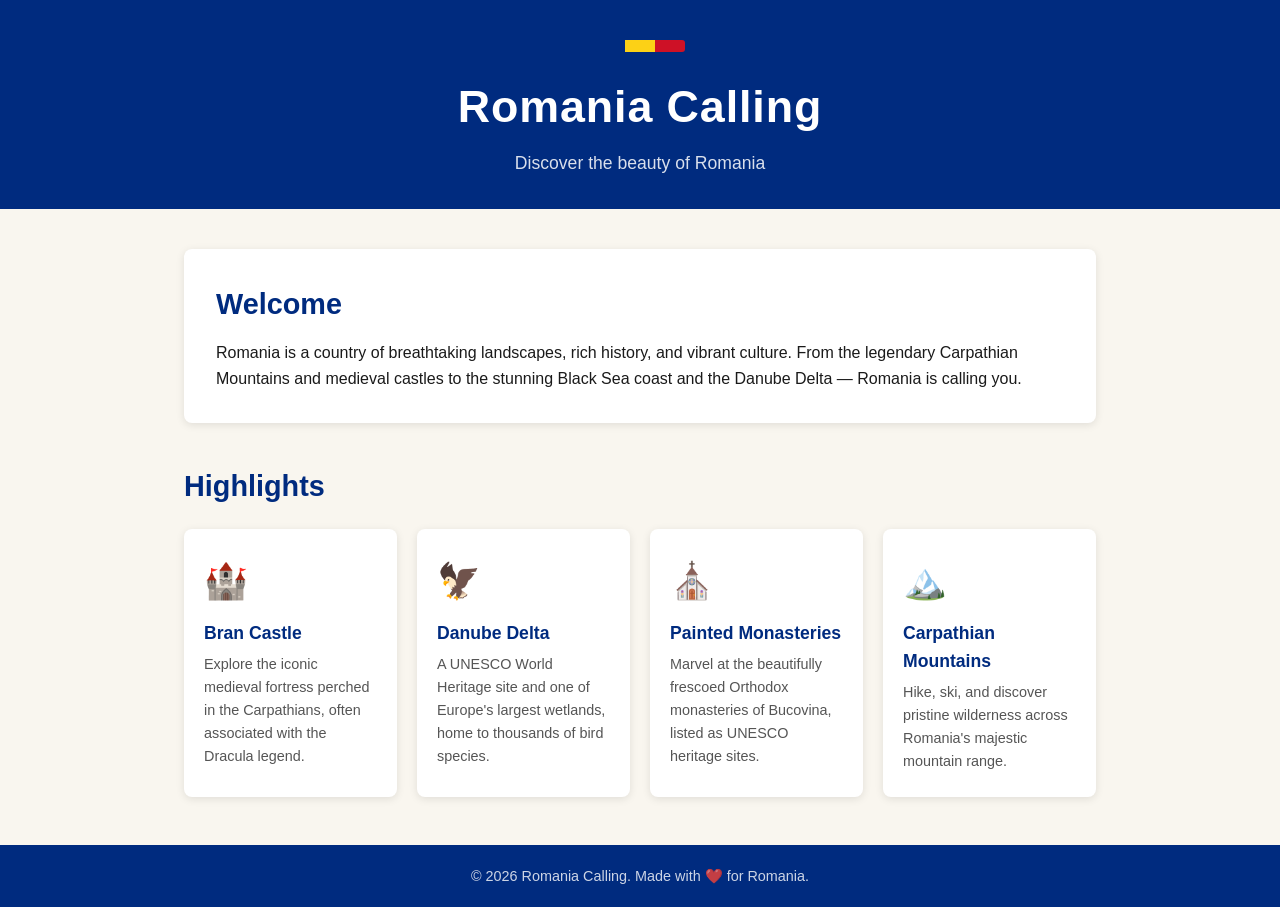
==== index.html @ 225915f4 "Add GitHub Pages site with custom domain and deployment workflow Agent-Logs-Url: https://github.com/" ====
<!DOCTYPE html>
<html lang="en">
<head>
  <meta charset="UTF-8" />
  <meta name="viewport" content="width=device-width, initial-scale=1.0" />
  <title>Romania Calling</title>
  <link rel="stylesheet" href="assets/style.css" />
</head>
<body>
  <header class="site-header">
    <div class="container">
      <div class="flag" aria-label="Romanian flag">
        <span class="flag-blue"></span>
        <span class="flag-yellow"></span>
        <span class="flag-red"></span>
      </div>
      <h1>Romania Calling</h1>
      <p class="tagline">Discover the beauty of Romania</p>
    </div>
  </header>

  <main class="container">
    <section class="hero">
      <h2>Welcome</h2>
      <p>
        Romania is a country of breathtaking landscapes, rich history, and vibrant culture.
        From the legendary Carpathian Mountains and medieval castles to the stunning Black Sea
        coast and the Danube Delta — Romania is calling you.
      </p>
    </section>

    <section class="highlights">
      <h2>Highlights</h2>
      <div class="card-grid">
        <article class="card">
          <div class="card-icon">🏰</div>
          <h3>Bran Castle</h3>
          <p>Explore the iconic medieval fortress perched in the Carpathians, often associated with the Dracula legend.</p>
        </article>
        <article class="card">
          <div class="card-icon">🦅</div>
          <h3>Danube Delta</h3>
          <p>A UNESCO World Heritage site and one of Europe's largest wetlands, home to thousands of bird species.</p>
        </article>
        <article class="card">
          <div class="card-icon">⛪</div>
          <h3>Painted Monasteries</h3>
          <p>Marvel at the beautifully frescoed Orthodox monasteries of Bucovina, listed as UNESCO heritage sites.</p>
        </article>
        <article class="card">
          <div class="card-icon">🏔️</div>
          <h3>Carpathian Mountains</h3>
          <p>Hike, ski, and discover pristine wilderness across Romania's majestic mountain range.</p>
        </article>
      </div>
    </section>
  </main>

  <footer class="site-footer">
    <div class="container">
      <p>&copy; 2026 Romania Calling. Made with ❤️ for Romania.</p>
    </div>
  </footer>

  <script src="assets/script.js"></script>
</body>
</html>
---- assets/style.css ----
/* ===========================
   Romania Calling – Stylesheet
   =========================== */

:root {
  --color-blue:   #002B7F;
  --color-yellow: #FCD116;
  --color-red:    #CE1126;
  --color-bg:     #f9f6ef;
  --color-text:   #1a1a1a;
  --color-muted:  #555;
  --font-main:    'Segoe UI', Tahoma, Geneva, Verdana, sans-serif;
  --radius:       8px;
  --shadow:       0 2px 8px rgba(0, 0, 0, 0.1);
}

*, *::before, *::after {
  box-sizing: border-box;
  margin: 0;
  padding: 0;
}

body {
  font-family: var(--font-main);
  background: var(--color-bg);
  color: var(--color-text);
  line-height: 1.6;
}

.container {
  max-width: 960px;
  margin: 0 auto;
  padding: 0 1.5rem;
}

/* ---- Header ---- */
.site-header {
  background: var(--color-blue);
  color: #fff;
  padding: 2.5rem 0 2rem;
  text-align: center;
}

.site-header h1 {
  font-size: 2.8rem;
  font-weight: 700;
  letter-spacing: 0.02em;
  margin-bottom: 0.4rem;
}

.site-header .tagline {
  font-size: 1.1rem;
  opacity: 0.85;
}

/* Romanian flag strip */
.flag {
  display: flex;
  justify-content: center;
  gap: 0;
  height: 12px;
  width: 90px;
  margin: 0 auto 1.2rem;
  border-radius: 3px;
  overflow: hidden;
}

.flag span {
  flex: 1;
  display: block;
}

.flag-blue   { background: var(--color-blue); }
.flag-yellow { background: var(--color-yellow); }
.flag-red    { background: var(--color-red); }

/* ---- Hero section ---- */
.hero {
  margin: 2.5rem 0;
  padding: 2rem;
  background: #fff;
  border-radius: var(--radius);
  box-shadow: var(--shadow);
}

.hero h2 {
  font-size: 1.8rem;
  color: var(--color-blue);
  margin-bottom: 0.8rem;
}

/* ---- Highlights ---- */
.highlights {
  margin-bottom: 3rem;
}

.highlights h2 {
  font-size: 1.8rem;
  color: var(--color-blue);
  margin-bottom: 1.2rem;
}

.card-grid {
  display: grid;
  grid-template-columns: repeat(auto-fit, minmax(200px, 1fr));
  gap: 1.25rem;
}

.card {
  background: #fff;
  border-radius: var(--radius);
  box-shadow: var(--shadow);
  padding: 1.5rem 1.25rem;
  transition: transform 0.2s ease, box-shadow 0.2s ease;
}

.card:hover {
  transform: translateY(-3px);
  box-shadow: 0 6px 16px rgba(0, 0, 0, 0.12);
}

.card-icon {
  font-size: 2.2rem;
  margin-bottom: 0.6rem;
}

.card h3 {
  font-size: 1.1rem;
  color: var(--color-blue);
  margin-bottom: 0.4rem;
}

.card p {
  font-size: 0.9rem;
  color: var(--color-muted);
}

/* ---- Footer ---- */
.site-footer {
  background: var(--color-blue);
  color: rgba(255, 255, 255, 0.8);
  text-align: center;
  padding: 1.2rem 0;
  font-size: 0.9rem;
}

/* ---- Responsive ---- */
@media (max-width: 480px) {
  .site-header h1 {
    font-size: 2rem;
  }
}
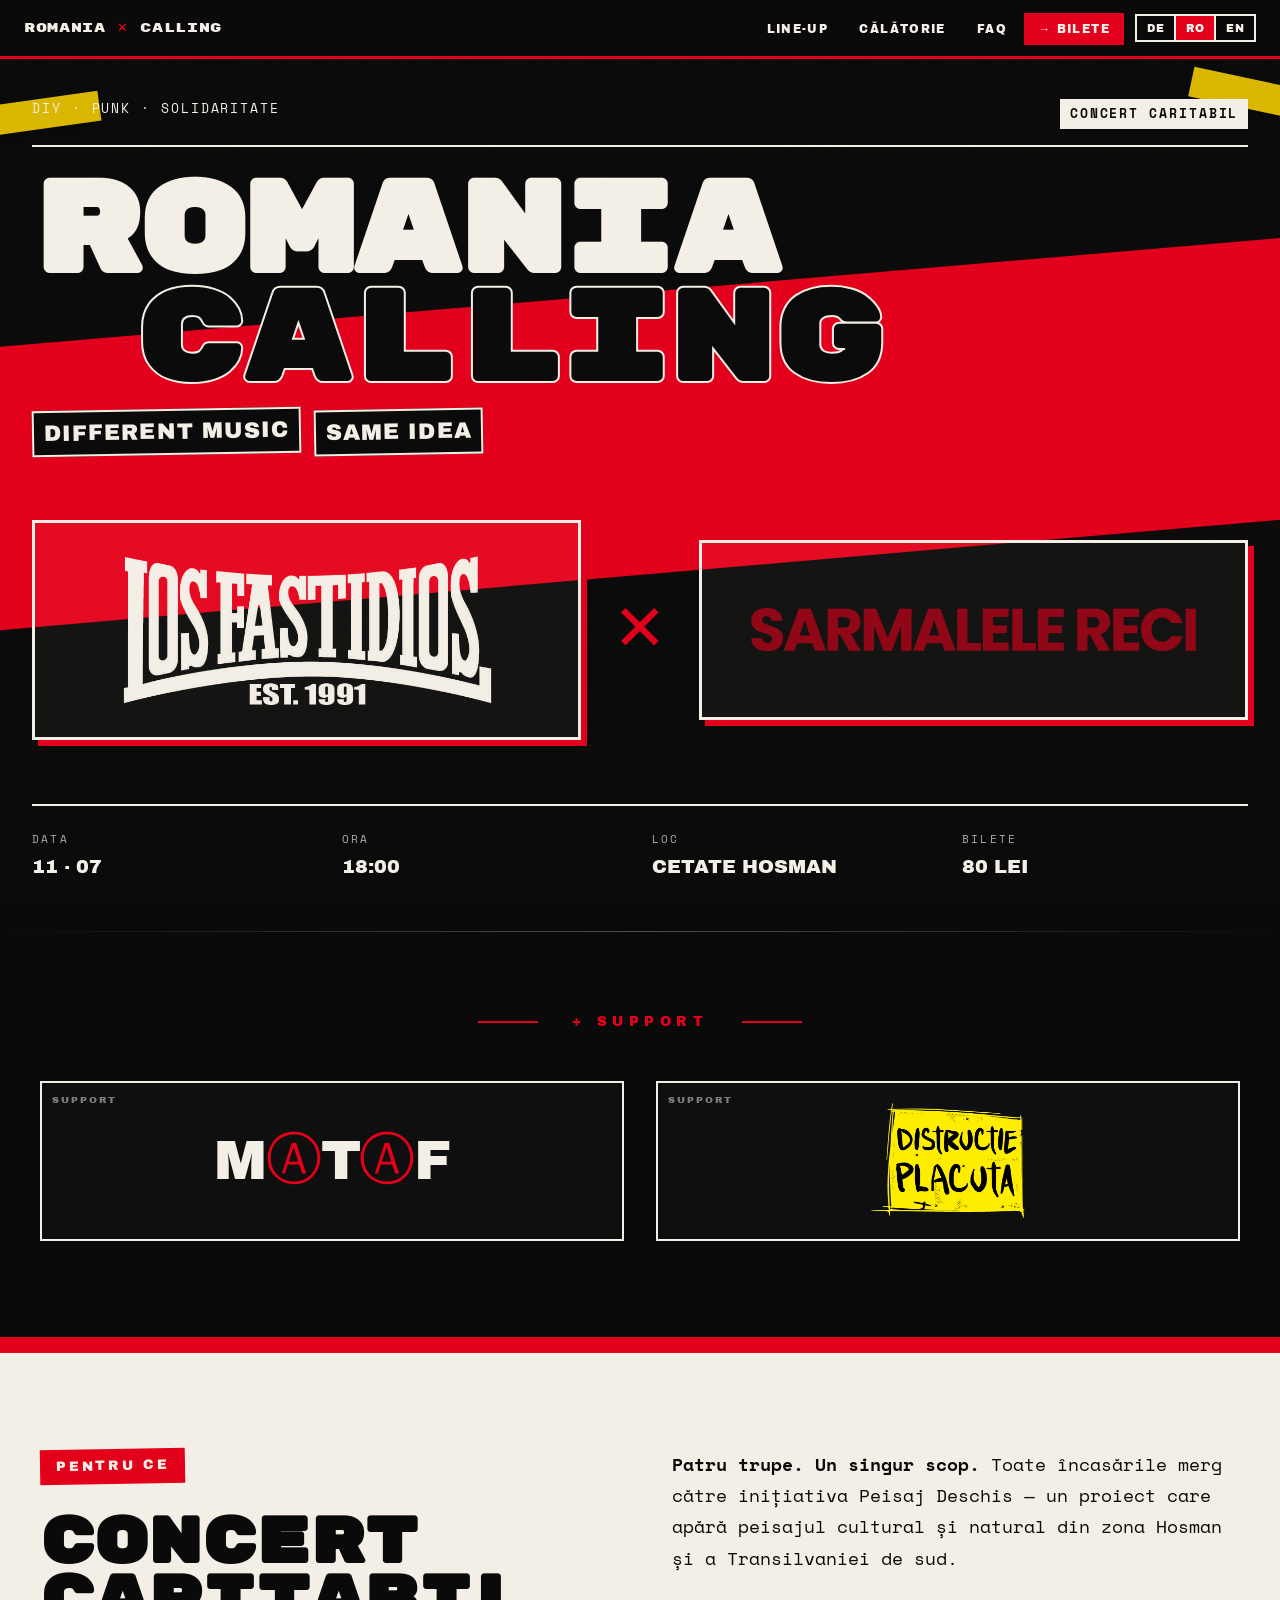
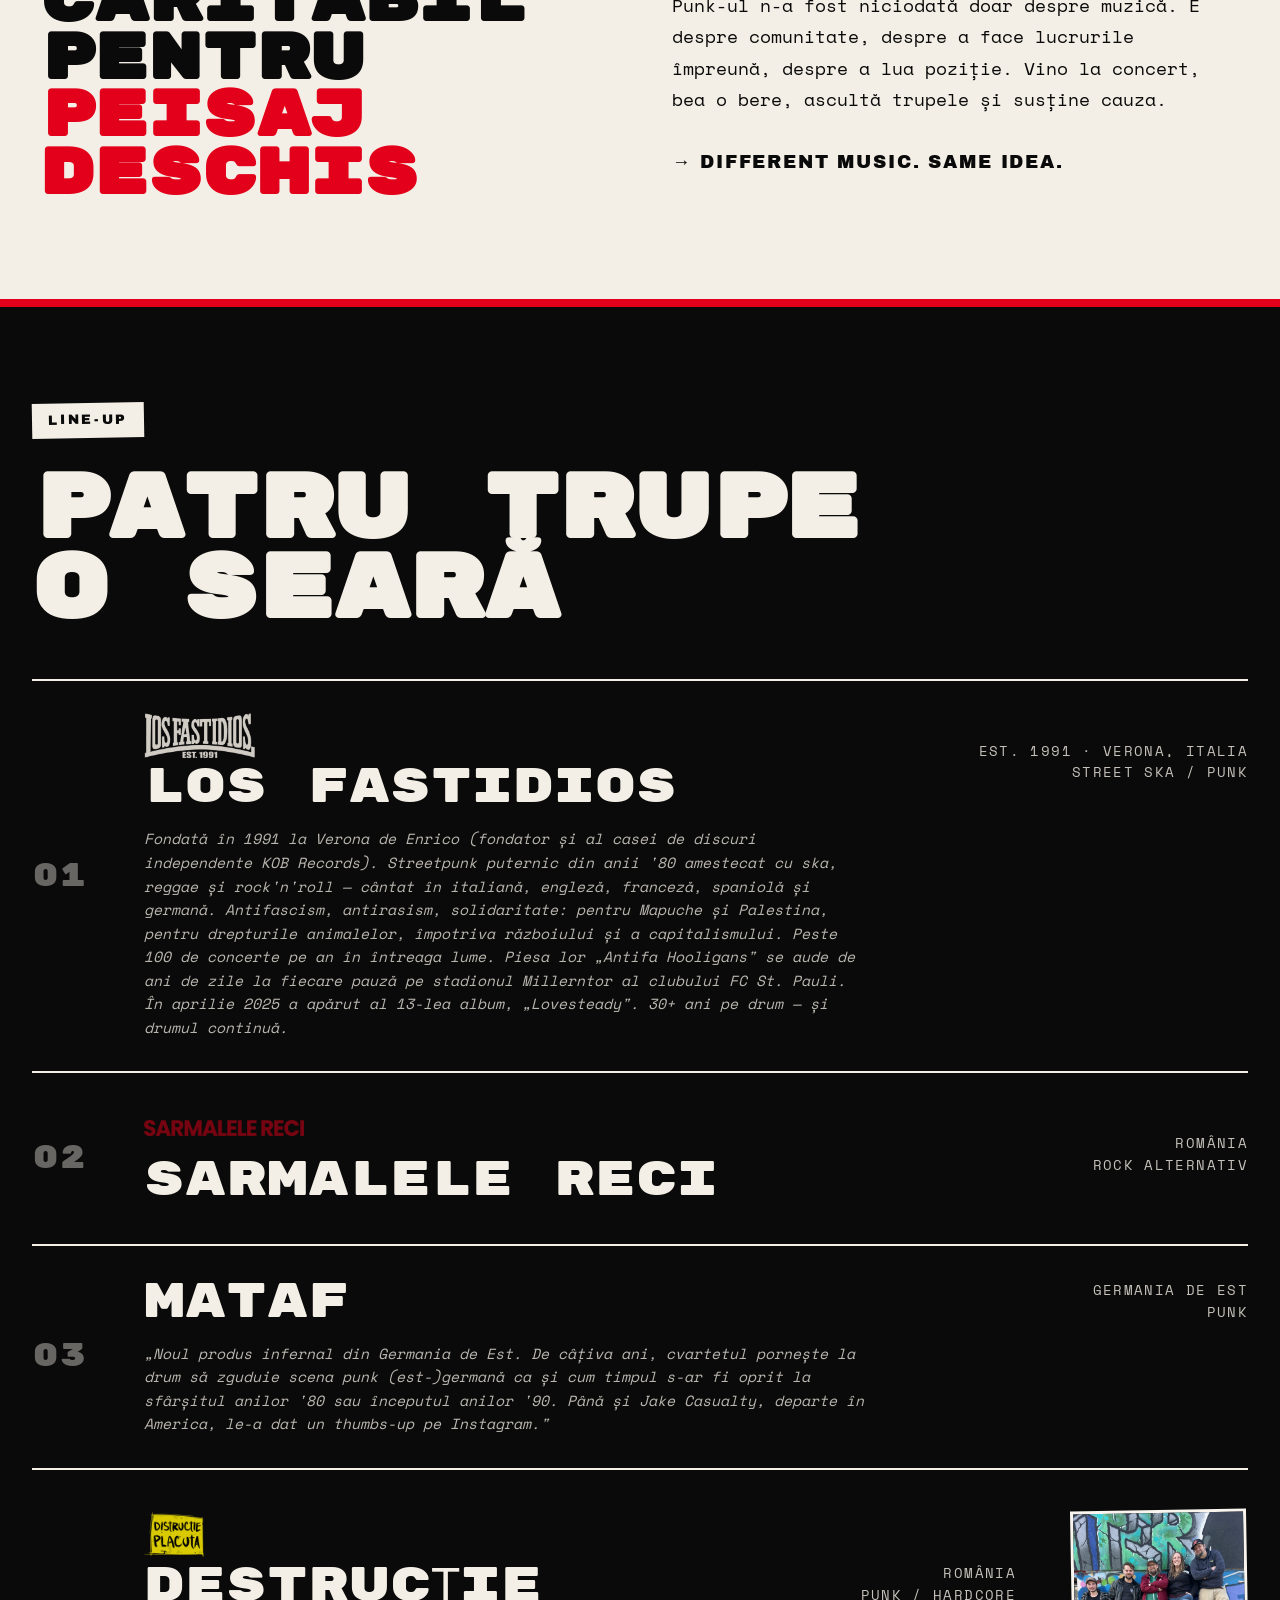
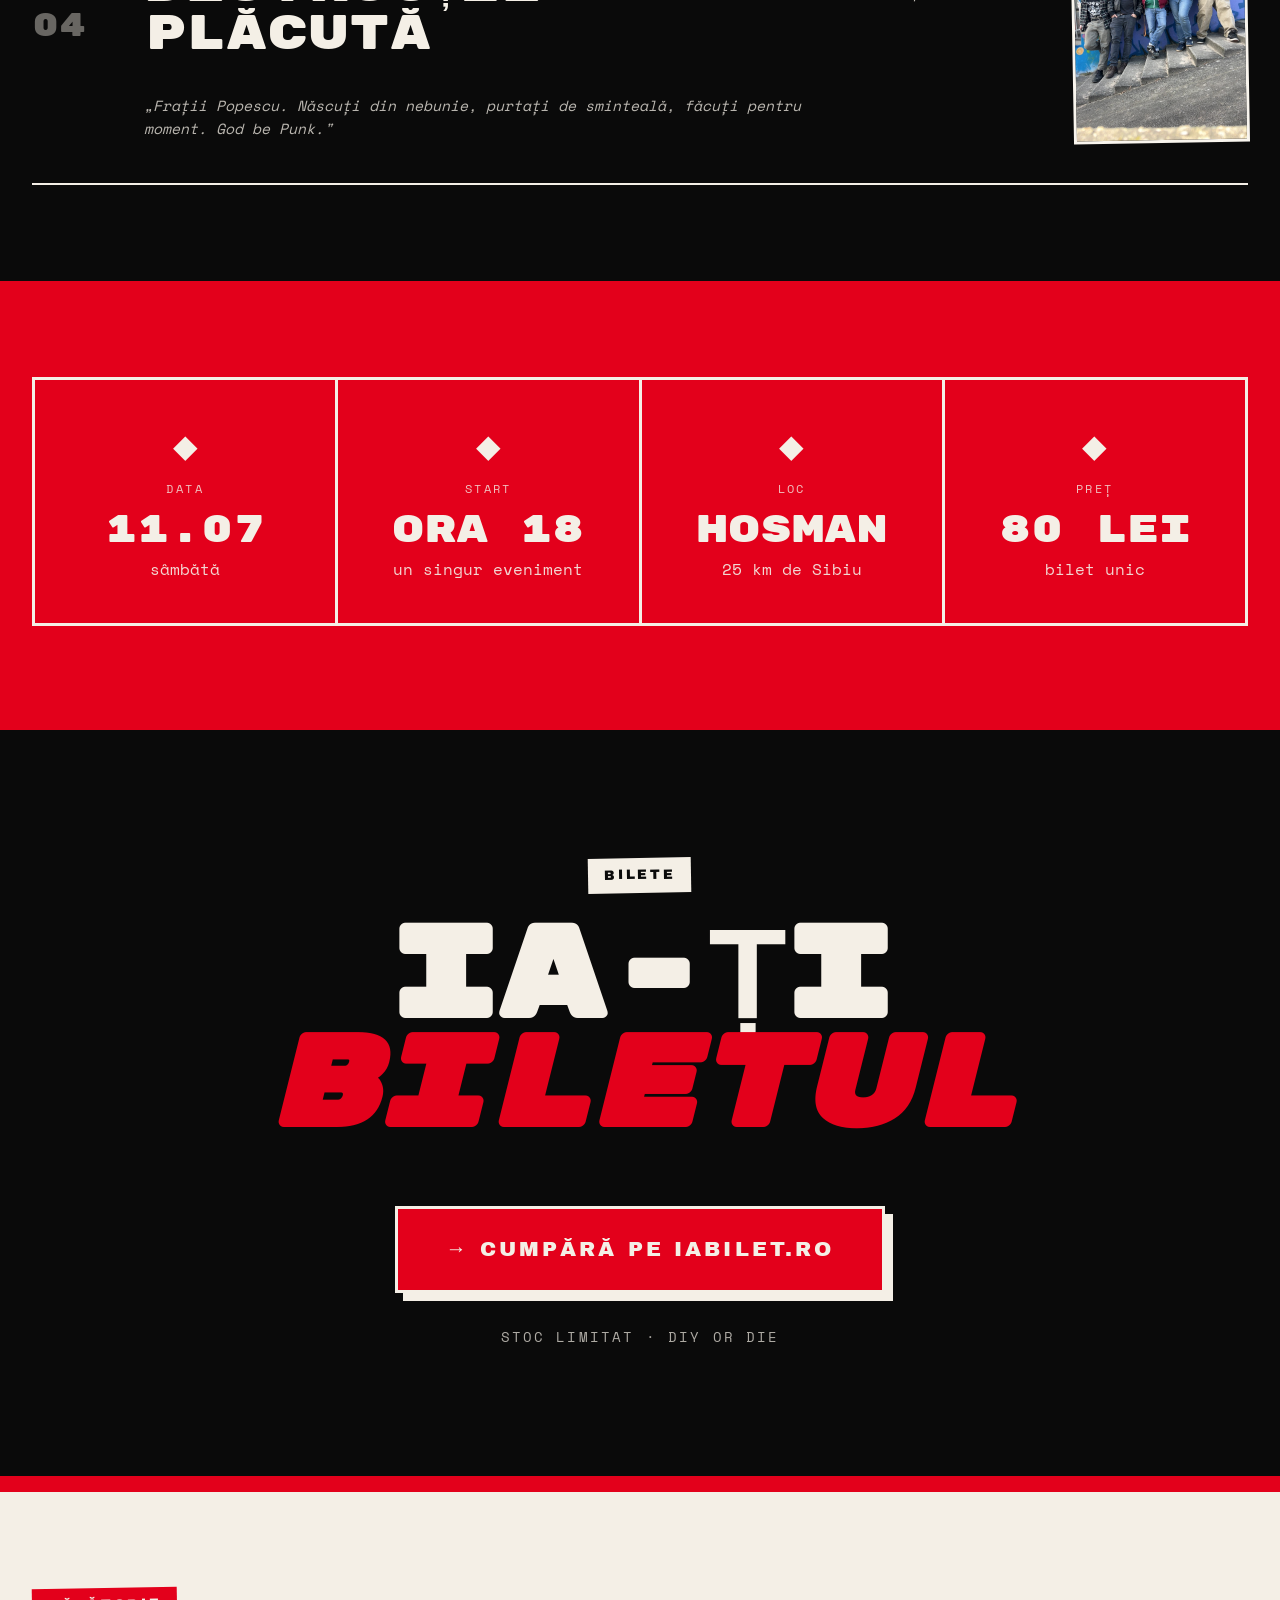
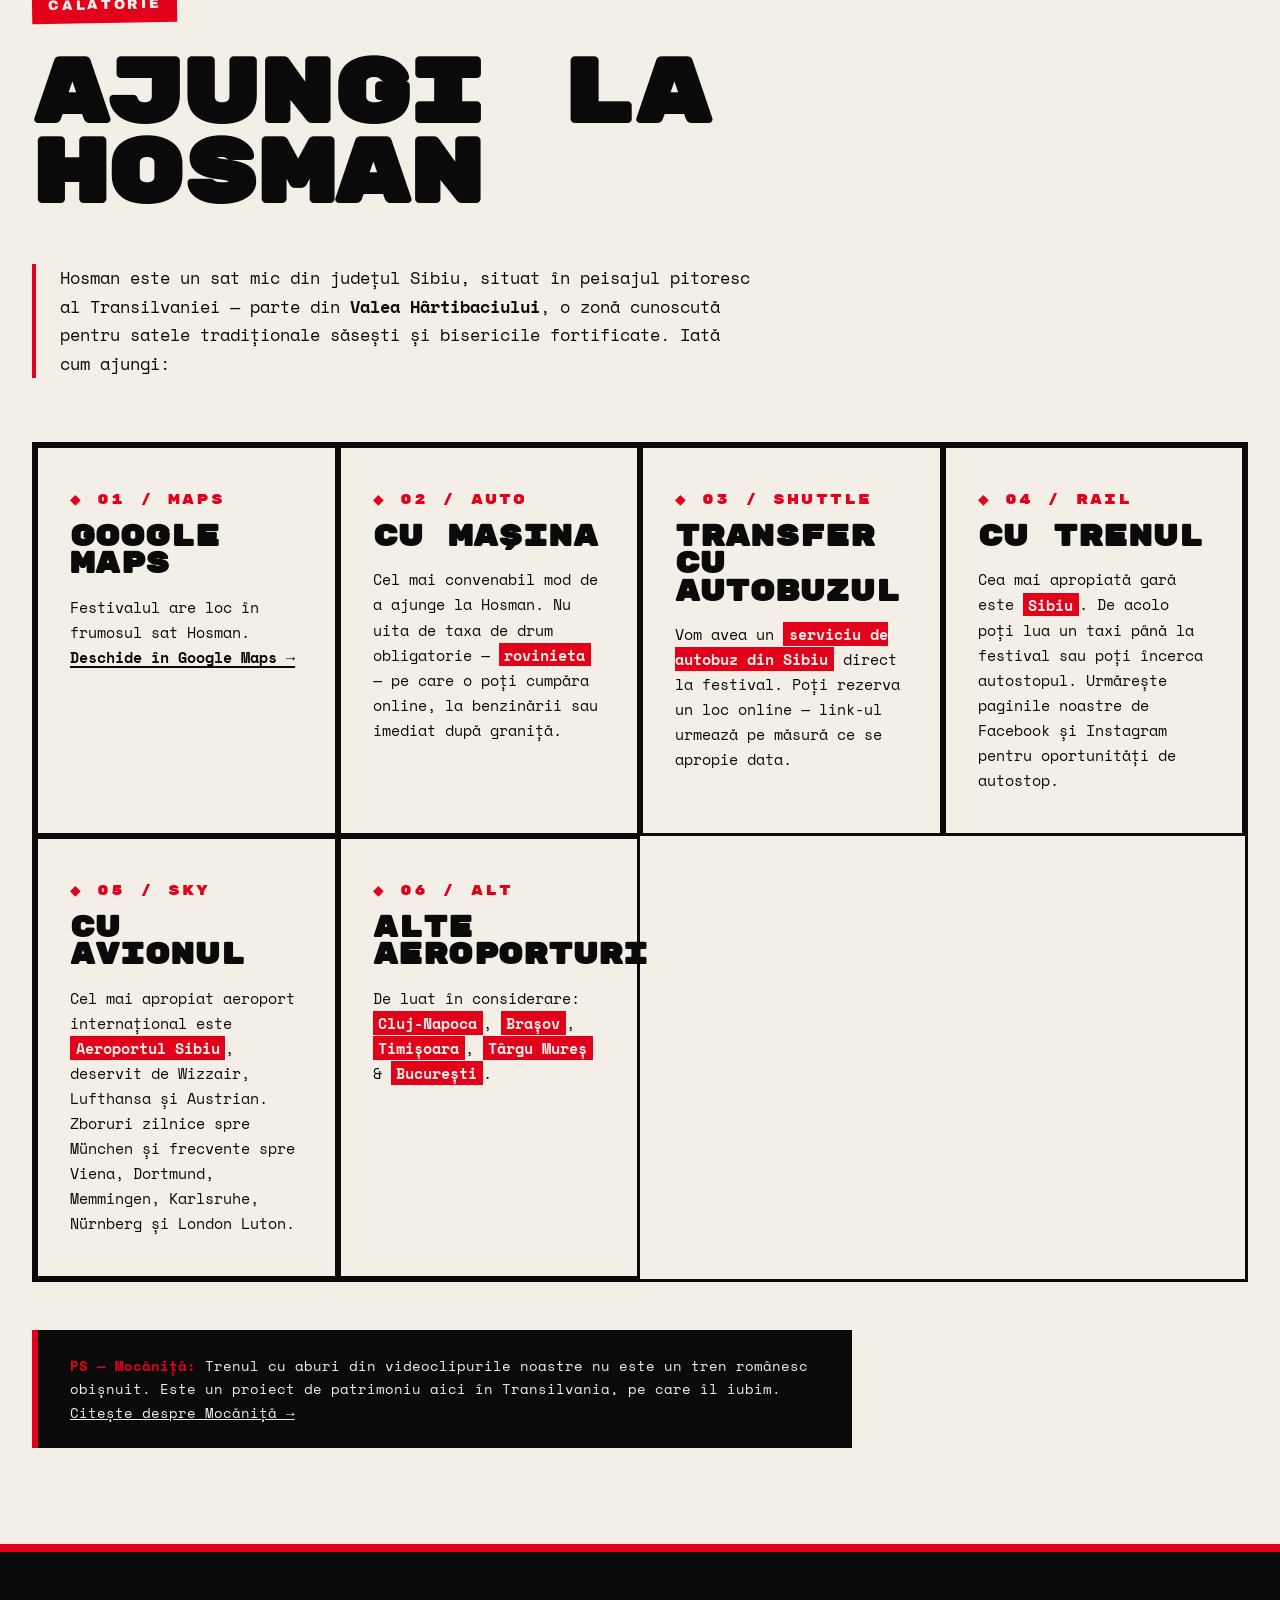
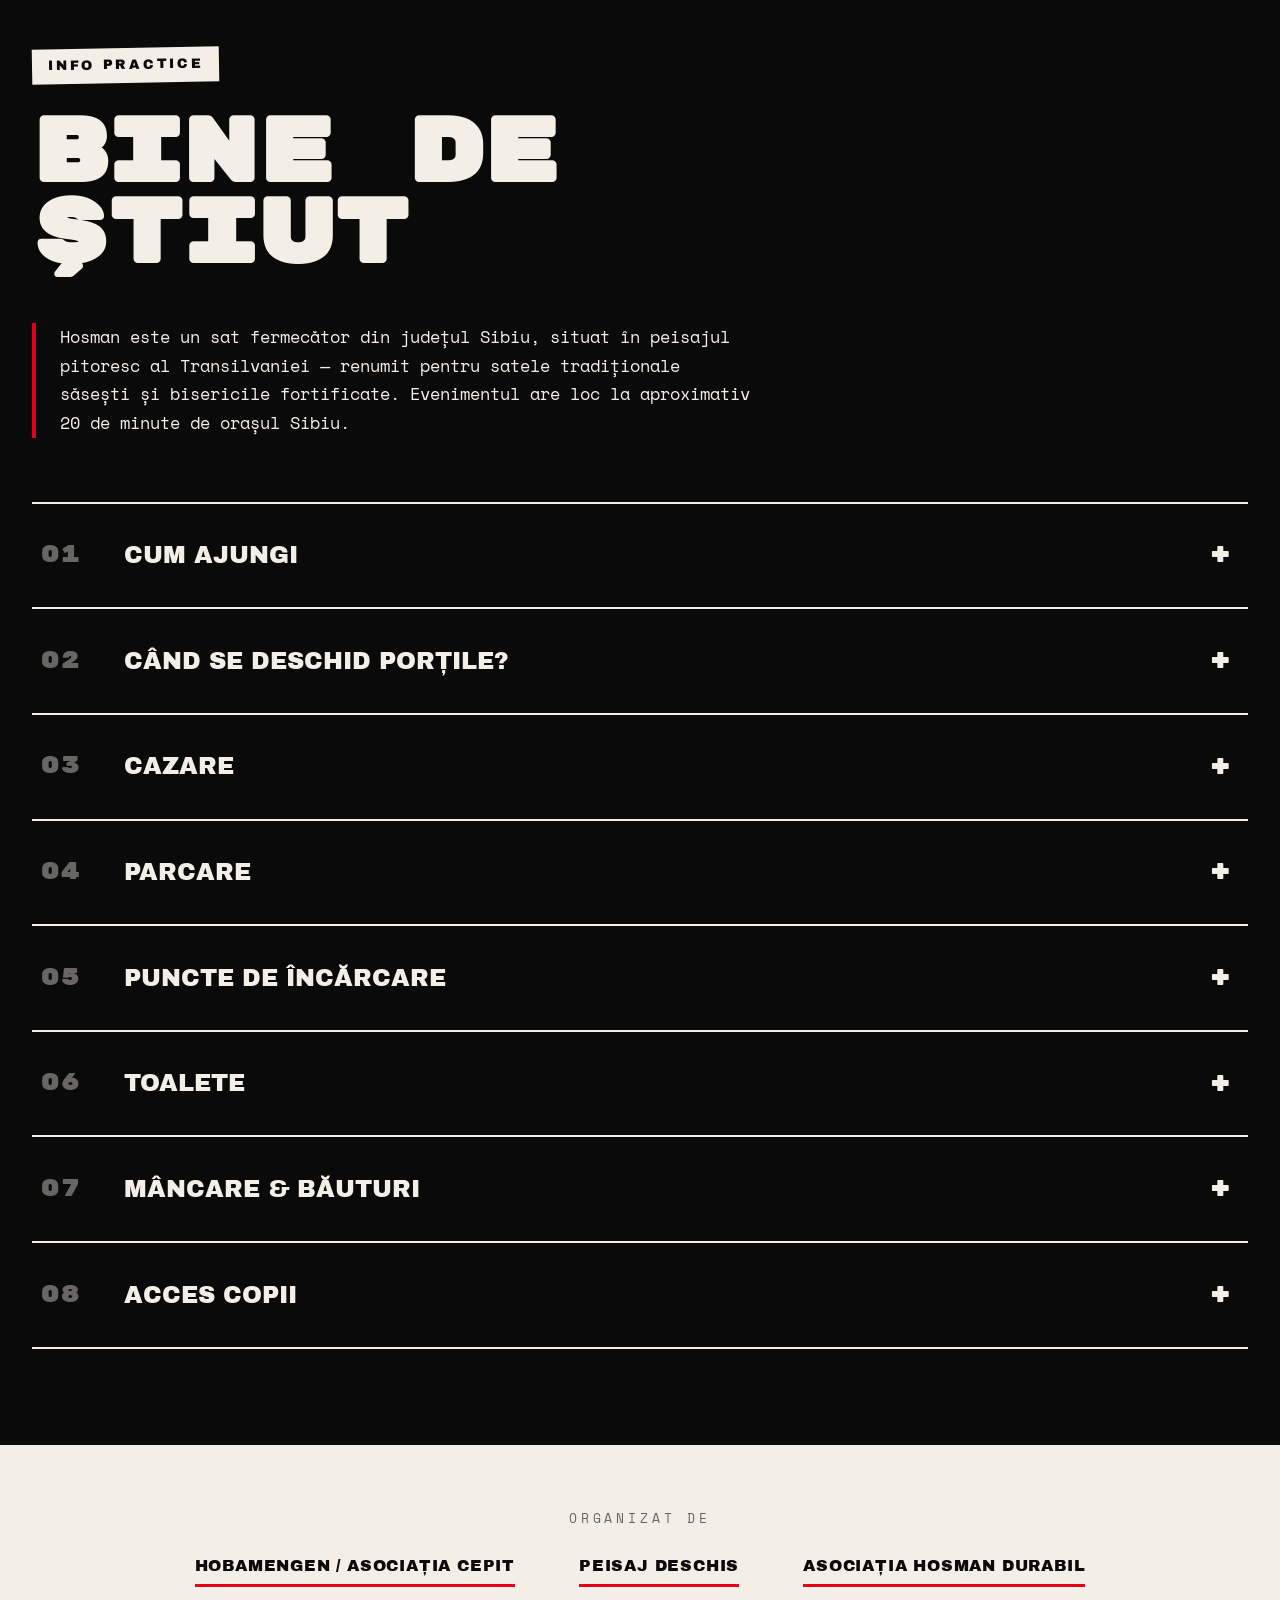
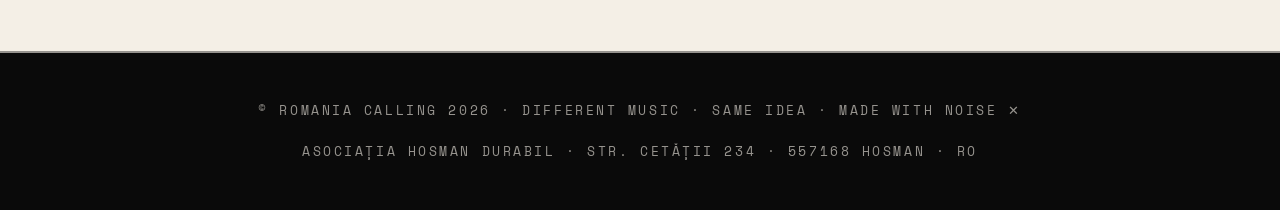
==== commit d11ad3c4: "Fix day of week (Friday→Saturday) and add impressum in footer Agent-Logs-Url: https://github.com/hgh" ====
--- a/index.html
+++ b/index.html
@@ -1,67 +1,1669 @@
 <!DOCTYPE html>
-<html lang="en">
+<html lang="ro">
 <head>
-  <meta charset="UTF-8" />
-  <meta name="viewport" content="width=device-width, initial-scale=1.0" />
-  <title>Romania Calling</title>
-  <link rel="stylesheet" href="assets/style.css" />
+<meta charset="UTF-8">
+<meta name="viewport" content="width=device-width, initial-scale=1.0">
+<title>ROMANIA CALLING — Los Fastidios · Cetate Hosman · 11.07</title>
+<meta name="description" content="Benefit Concert Peisaj Deschis · Los Fastidios · MATAF · Sarmalele Reci · Destrucție Plăcută · 11 iulie, ora 18 · Cetate Hosman, 25 km de Sibiu">
+<style>
+  /* ===== LOCAL FONTS ===== */
+  @font-face {
+    font-family: 'Archivo Black';
+    font-style: normal;
+    font-weight: 400;
+    font-display: swap;
+    src: url('assets/fonts/archivo-black-latin-ext.woff2') format('woff2');
+    unicode-range: U+0100-02BA, U+02BD-02C5, U+02C7-02CC, U+02CE-02D7, U+02DD-02FF, U+0304, U+0308, U+0329, U+1D00-1DBF, U+1E00-1E9F, U+1EF2-1EFF, U+2020, U+20A0-20AB, U+20AD-20C0, U+2113, U+2C60-2C7F, U+A720-A7FF;
+  }
+  @font-face {
+    font-family: 'Archivo Black';
+    font-style: normal;
+    font-weight: 400;
+    font-display: swap;
+    src: url('assets/fonts/archivo-black-latin.woff2') format('woff2');
+    unicode-range: U+0000-00FF, U+0131, U+0152-0153, U+02BB-02BC, U+02C6, U+02DA, U+02DC, U+0304, U+0308, U+0329, U+2000-206F, U+20AC, U+2122, U+2191, U+2193, U+2212, U+2215, U+FEFF, U+FFFD;
+  }
+  @font-face {
+    font-family: 'Rubik Mono One';
+    font-style: normal;
+    font-weight: 400;
+    font-display: swap;
+    src: url('assets/fonts/rubik-mono-one-latin-ext.woff2') format('woff2');
+    unicode-range: U+0100-02BA, U+02BD-02C5, U+02C7-02CC, U+02CE-02D7, U+02DD-02FF, U+0304, U+0308, U+0329, U+1D00-1DBF, U+1E00-1E9F, U+1EF2-1EFF, U+2020, U+20A0-20AB, U+20AD-20C0, U+2113, U+2C60-2C7F, U+A720-A7FF;
+  }
+  @font-face {
+    font-family: 'Rubik Mono One';
+    font-style: normal;
+    font-weight: 400;
+    font-display: swap;
+    src: url('assets/fonts/rubik-mono-one-latin.woff2') format('woff2');
+    unicode-range: U+0000-00FF, U+0131, U+0152-0153, U+02BB-02BC, U+02C6, U+02DA, U+02DC, U+0304, U+0308, U+0329, U+2000-206F, U+20AC, U+2122, U+2191, U+2193, U+2212, U+2215, U+FEFF, U+FFFD;
+  }
+  @font-face {
+    font-family: 'Space Mono';
+    font-style: normal;
+    font-weight: 400;
+    font-display: swap;
+    src: url('assets/fonts/space-mono-400-latin-ext.woff2') format('woff2');
+    unicode-range: U+0100-02BA, U+02BD-02C5, U+02C7-02CC, U+02CE-02D7, U+02DD-02FF, U+0304, U+0308, U+0329, U+1D00-1DBF, U+1E00-1E9F, U+1EF2-1EFF, U+2020, U+20A0-20AB, U+20AD-20C0, U+2113, U+2C60-2C7F, U+A720-A7FF;
+  }
+  @font-face {
+    font-family: 'Space Mono';
+    font-style: normal;
+    font-weight: 400;
+    font-display: swap;
+    src: url('assets/fonts/space-mono-400-latin.woff2') format('woff2');
+    unicode-range: U+0000-00FF, U+0131, U+0152-0153, U+02BB-02BC, U+02C6, U+02DA, U+02DC, U+0304, U+0308, U+0329, U+2000-206F, U+20AC, U+2122, U+2191, U+2193, U+2212, U+2215, U+FEFF, U+FFFD;
+  }
+  @font-face {
+    font-family: 'Space Mono';
+    font-style: normal;
+    font-weight: 700;
+    font-display: swap;
+    src: url('assets/fonts/space-mono-700-latin-ext.woff2') format('woff2');
+    unicode-range: U+0100-02BA, U+02BD-02C5, U+02C7-02CC, U+02CE-02D7, U+02DD-02FF, U+0304, U+0308, U+0329, U+1D00-1DBF, U+1E00-1E9F, U+1EF2-1EFF, U+2020, U+20A0-20AB, U+20AD-20C0, U+2113, U+2C60-2C7F, U+A720-A7FF;
+  }
+  @font-face {
+    font-family: 'Space Mono';
+    font-style: normal;
+    font-weight: 700;
+    font-display: swap;
+    src: url('assets/fonts/space-mono-700-latin.woff2') format('woff2');
+    unicode-range: U+0000-00FF, U+0131, U+0152-0153, U+02BB-02BC, U+02C6, U+02DA, U+02DC, U+0304, U+0308, U+0329, U+2000-206F, U+20AC, U+2122, U+2191, U+2193, U+2212, U+2215, U+FEFF, U+FFFD;
+  }
+</style>
+<style>
+  :root {
+    --bg: #0a0a0a;
+    --ink: #f4efe6;
+    --red: #e3001b;
+    --red-deep: #a30015;
+    --yellow: #ffd400;
+    --grain-opacity: 0.08;
+  }
+
+  * { margin: 0; padding: 0; box-sizing: border-box; }
+
+  html { scroll-behavior: smooth; scroll-padding-top: 80px; }
+
+  /* ===== I18N ===== */
+  [data-lang] { display: none !important; }
+  html[lang="de"] [data-lang="de"],
+  html[lang="ro"] [data-lang="ro"],
+  html[lang="en"] [data-lang="en"] { display: revert !important; }
+
+  body {
+    background: var(--bg);
+    color: var(--ink);
+    font-family: 'Space Mono', monospace;
+    font-size: 16px;
+    line-height: 1.6;
+    overflow-x: hidden;
+    position: relative;
+  }
+
+  body::before {
+    content: "";
+    position: fixed;
+    inset: 0;
+    pointer-events: none;
+    z-index: 999;
+    background-image: url("data:image/svg+xml,%3Csvg viewBox='0 0 200 200' xmlns='http://www.w3.org/2000/svg'%3E%3Cfilter id='n'%3E%3CfeTurbulence type='fractalNoise' baseFrequency='0.9' numOctaves='3'/%3E%3C/filter%3E%3Crect width='100%25' height='100%25' filter='url(%23n)' opacity='0.6'/%3E%3C/svg%3E");
+    opacity: var(--grain-opacity);
+    mix-blend-mode: overlay;
+  }
+
+  .display { font-family: 'Rubik Mono One', sans-serif; letter-spacing: -0.02em; }
+  .heavy { font-family: 'Archivo Black', sans-serif; letter-spacing: -0.01em; }
+
+  /* ===== STICKY NAV ===== */
+  .nav {
+    position: sticky;
+    top: 0;
+    z-index: 100;
+    background: rgba(10, 10, 10, 0.94);
+    backdrop-filter: blur(8px);
+    border-bottom: 3px solid var(--red);
+  }
+
+  .nav-inner {
+    display: flex;
+    align-items: center;
+    justify-content: space-between;
+    padding: 0.85rem 1.5rem;
+    gap: 1rem;
+    max-width: 1400px;
+    margin: 0 auto;
+  }
+
+  .nav-brand {
+    font-family: 'Rubik Mono One', sans-serif;
+    font-size: 0.8rem;
+    text-transform: uppercase;
+    color: var(--ink);
+    text-decoration: none;
+    white-space: nowrap;
+    letter-spacing: 0.05em;
+  }
+
+  .nav-brand span { color: var(--red); }
+
+  .nav-links {
+    display: flex;
+    gap: 0.2rem;
+    list-style: none;
+    align-items: center;
+    flex-wrap: wrap;
+  }
+
+  .nav-links a {
+    font-family: 'Archivo Black', sans-serif;
+    font-size: 0.72rem;
+    text-transform: uppercase;
+    letter-spacing: 0.12em;
+    color: var(--ink);
+    text-decoration: none;
+    padding: 0.5rem 0.75rem;
+    border: 2px solid transparent;
+    transition: all 0.15s;
+  }
+
+  .nav-links a:hover { background: var(--ink); color: var(--bg); }
+
+  .nav-links a.cta {
+    background: var(--red);
+    border-color: var(--red);
+  }
+  .nav-links a.cta:hover {
+    background: var(--ink);
+    color: var(--red);
+    border-color: var(--ink);
+  }
+
+  .lang-switch {
+    display: flex;
+    gap: 0;
+    margin-left: 0.5rem;
+    border: 2px solid var(--ink);
+  }
+
+  .lang-switch button {
+    font-family: 'Archivo Black', sans-serif;
+    font-size: 0.68rem;
+    text-transform: uppercase;
+    letter-spacing: 0.08em;
+    padding: 0.4rem 0.6rem;
+    background: transparent;
+    color: var(--ink);
+    border: none;
+    cursor: pointer;
+    transition: background 0.15s, color 0.15s;
+    border-right: 2px solid var(--ink);
+  }
+  .lang-switch button:last-child { border-right: none; }
+  .lang-switch button:hover { background: var(--ink); color: var(--bg); }
+  .lang-switch button.active { background: var(--red); color: var(--ink); }
+
+  @media (max-width: 820px) {
+    .nav-brand { display: none; }
+    .nav-inner { justify-content: center; padding: 0.6rem 0.5rem; }
+    .nav-links a { font-size: 0.62rem; padding: 0.4rem 0.5rem; letter-spacing: 0.08em; }
+    .lang-switch button { font-size: 0.6rem; padding: 0.35rem 0.45rem; }
+  }
+
+  /* ===== HERO ===== */
+  .hero {
+    min-height: calc(100vh - 60px);
+    position: relative;
+    padding: 2.5rem 2rem 3rem;
+    display: flex;
+    flex-direction: column;
+    justify-content: space-between;
+    gap: 1.5rem;
+    overflow: hidden;
+  }
+
+  .hero::after {
+    content: "";
+    position: absolute;
+    top: 24%;
+    left: -10%;
+    width: 120%;
+    height: 38%;
+    background: var(--red);
+    transform: rotate(-3deg);
+    z-index: 0;
+    clip-path: polygon(0 15%, 100% 0, 98% 85%, 2% 100%);
+  }
+
+  .hero > * { position: relative; z-index: 2; }
+
+  .topbar {
+    display: flex;
+    justify-content: space-between;
+    align-items: flex-start;
+    font-size: 0.8rem;
+    text-transform: uppercase;
+    letter-spacing: 0.15em;
+    border-bottom: 2px solid var(--ink);
+    padding-bottom: 1rem;
+    gap: 1rem;
+  }
+
+  .topbar .tag {
+    background: var(--ink);
+    color: var(--bg);
+    padding: 0.3rem 0.6rem;
+    font-weight: 700;
+    white-space: nowrap;
+  }
+
+  .hero-title {
+    font-size: clamp(2.5rem, 10vw, 9rem);
+    line-height: 0.85;
+    text-transform: uppercase;
+    margin: 0.5rem 0 0.8rem;
+  }
+
+  .hero-title .line1 { display: block; }
+  .hero-title .line2 {
+    display: block;
+    color: var(--bg);
+    -webkit-text-stroke: 2px var(--ink);
+    padding-left: 8vw;
+  }
+
+  .subtitle {
+    font-family: 'Archivo Black', sans-serif;
+    font-size: clamp(0.9rem, 2vw, 1.4rem);
+    text-transform: uppercase;
+    letter-spacing: 0.05em;
+    margin-top: 0.8rem;
+    display: flex;
+    gap: 0.8rem;
+    flex-wrap: wrap;
+  }
+
+  .subtitle span {
+    background: var(--bg);
+    color: var(--ink);
+    padding: 0.2rem 0.6rem;
+    display: inline-block;
+    transform: rotate(-1deg);
+    border: 2px solid var(--ink);
+  }
+
+  /* Hero Headliners — the two main bands, big and immediate */
+  .hero-headliners {
+    display: grid;
+    grid-template-columns: 1fr auto 1fr;
+    align-items: center;
+    gap: 2rem;
+    padding: 2rem 0;
+    margin: 0.5rem 0;
+  }
+
+  .hero-headliner {
+    background: rgba(244, 239, 230, 0.04);
+    border: 3px solid var(--ink);
+    padding: 2rem 1.5rem;
+    display: flex;
+    align-items: center;
+    justify-content: center;
+    min-height: 180px;
+    position: relative;
+    transition: background 0.3s, transform 0.3s;
+    box-shadow: 6px 6px 0 var(--red);
+  }
+
+  .hero-headliner:hover {
+    background: rgba(227, 0, 27, 0.1);
+    transform: translate(-3px, -3px);
+    box-shadow: 9px 9px 0 var(--red);
+  }
+
+  .hero-headliner img {
+    max-width: 90%;
+    max-height: 150px;
+    object-fit: contain;
+    transition: transform 0.3s;
+  }
+  .hero-headliner:hover img { transform: scale(1.04); }
+
+  .hero-headliner-fallback {
+    font-family: 'Rubik Mono One', sans-serif;
+    font-size: clamp(1.5rem, 4vw, 3rem);
+    color: var(--ink);
+    text-transform: uppercase;
+    text-align: center;
+    line-height: 0.9;
+    align-items: center;
+    justify-content: center;
+  }
+
+  .hero-headliner-plus {
+    font-family: 'Rubik Mono One', sans-serif;
+    font-size: clamp(2rem, 5vw, 4rem);
+    color: var(--red);
+    text-align: center;
+    line-height: 1;
+  }
+
+  .hero-footer {
+    display: grid;
+    grid-template-columns: repeat(auto-fit, minmax(160px, 1fr));
+    gap: 1.5rem;
+    padding-top: 1.5rem;
+    border-top: 2px solid var(--ink);
+  }
+
+  .hero-footer .item .label {
+    font-size: 0.7rem;
+    text-transform: uppercase;
+    letter-spacing: 0.2em;
+    opacity: 0.7;
+    margin-bottom: 0.3rem;
+  }
+
+  .hero-footer .item .value {
+    font-family: 'Archivo Black', sans-serif;
+    font-size: 1.2rem;
+    text-transform: uppercase;
+  }
+
+  @media (max-width: 760px) {
+    .hero { padding: 2rem 1.25rem 2.5rem; }
+    .hero-headliners {
+      grid-template-columns: 1fr;
+      gap: 1rem;
+      padding: 1rem 0;
+    }
+    .hero-headliner { min-height: 130px; padding: 1.5rem 1rem; }
+    .hero-headliner img { max-height: 110px; }
+    .hero-headliner-plus { font-size: 2rem; }
+  }
+
+  /* ===== SECTION ===== */
+  section { padding: 6rem 2rem; position: relative; }
+
+  .section-label {
+    display: inline-block;
+    background: var(--ink);
+    color: var(--bg);
+    padding: 0.4rem 1rem;
+    font-family: 'Archivo Black', sans-serif;
+    text-transform: uppercase;
+    font-size: 0.85rem;
+    letter-spacing: 0.2em;
+    margin-bottom: 2rem;
+    transform: rotate(-1deg);
+  }
+
+  .section-title {
+    font-size: clamp(2.5rem, 7vw, 6rem);
+    line-height: 0.9;
+    text-transform: uppercase;
+    margin-bottom: 3rem;
+  }
+
+  /* ===== CAUSE ===== */
+  .cause {
+    background: var(--ink);
+    color: var(--bg);
+    border-top: 8px solid var(--red);
+    border-bottom: 8px solid var(--red);
+  }
+  .cause .section-label { background: var(--red); color: var(--ink); }
+
+  .cause-grid {
+    display: grid;
+    grid-template-columns: 1fr 1fr;
+    gap: 4rem;
+    align-items: start;
+    max-width: 1200px;
+    margin: 0 auto;
+  }
+
+  .cause-grid p { font-size: 1.15rem; line-height: 1.7; margin-bottom: 1rem; }
+
+  .cause-big {
+    font-family: 'Rubik Mono One', sans-serif;
+    font-size: clamp(2rem, 5vw, 4rem);
+    line-height: 0.9;
+    text-transform: uppercase;
+  }
+  .cause-big .accent { color: var(--red); }
+
+  .cause-slogan {
+    font-family: 'Archivo Black', sans-serif;
+    text-transform: uppercase;
+    margin-top: 2rem;
+    font-size: 0.95rem;
+    letter-spacing: 0.1em;
+  }
+
+  @media (max-width: 800px) {
+    .cause-grid { grid-template-columns: 1fr; gap: 2rem; }
+  }
+
+  /* ===== LOGO SHOWCASE (start page) ===== */
+  .logo-showcase {
+    background: var(--bg);
+    padding: 5rem 2rem 6rem;
+    border-bottom: 8px solid var(--red);
+    position: relative;
+  }
+
+  .logo-showcase::before {
+    content: "";
+    position: absolute;
+    top: 0;
+    left: 0;
+    right: 0;
+    height: 1px;
+    background: linear-gradient(90deg, transparent, var(--ink), transparent);
+    opacity: 0.3;
+  }
+
+  .logo-showcase-label {
+    text-align: center;
+    font-family: 'Archivo Black', sans-serif;
+    font-size: 0.85rem;
+    text-transform: uppercase;
+    letter-spacing: 0.4em;
+    color: var(--red);
+    margin-bottom: 3rem;
+    position: relative;
+  }
+
+  .logo-showcase-label::before,
+  .logo-showcase-label::after {
+    content: "";
+    display: inline-block;
+    width: 60px;
+    height: 2px;
+    background: var(--red);
+    vertical-align: middle;
+    margin: 0 1.5rem;
+  }
+
+  .logo-showcase .logo-wall {
+    max-width: 1200px;
+    margin: 0 auto;
+  }
+
+  /* ===== LOGO WALL ===== */
+  .logo-wall {
+    margin-bottom: 5rem;
+    display: grid;
+    gap: 2rem;
+  }
+
+  .logo-row-headliners {
+    display: grid;
+    grid-template-columns: 1fr 1fr;
+    gap: 2rem;
+  }
+
+  .logo-row-support {
+    display: grid;
+    grid-template-columns: 1fr 1fr;
+    gap: 2rem;
+  }
+
+  @media (max-width: 760px) {
+    .logo-row-headliners,
+    .logo-row-support { grid-template-columns: 1fr; gap: 1.5rem; }
+  }
+
+  .logo-hero {
+    background: rgba(255,255,255,0.02);
+    border: 2px solid var(--ink);
+    padding: 3rem 2rem;
+    display: flex;
+    flex-direction: column;
+    align-items: center;
+    justify-content: center;
+    min-height: 260px;
+    position: relative;
+    overflow: hidden;
+    transition: background 0.3s;
+  }
+  .logo-hero::before {
+    content: "";
+    position: absolute;
+    inset: 0;
+    background: linear-gradient(135deg, transparent 40%, rgba(227,0,27,0.08) 100%);
+    pointer-events: none;
+  }
+  .logo-hero:hover { background: rgba(227,0,27,0.06); }
+
+  .logo-hero img {
+    max-width: 80%;
+    max-height: 180px;
+    object-fit: contain;
+    transition: transform 0.3s;
+  }
+  .logo-hero:hover img { transform: scale(1.03); }
+
+  .logo-hero .headliner-tag {
+    position: absolute;
+    top: 12px;
+    left: 12px;
+    background: var(--red);
+    color: var(--ink);
+    font-family: 'Archivo Black', sans-serif;
+    font-size: 0.65rem;
+    text-transform: uppercase;
+    letter-spacing: 0.2em;
+    padding: 0.3rem 0.6rem;
+    z-index: 3;
+  }
+
+  .logo-card {
+    background: rgba(255,255,255,0.02);
+    border: 2px solid var(--ink);
+    padding: 2rem 1rem;
+    display: flex;
+    align-items: center;
+    justify-content: center;
+    min-height: 160px;
+    position: relative;
+    overflow: hidden;
+    transition: background 0.3s;
+  }
+  .logo-card:hover { background: var(--red); }
+
+  .logo-card .support-tag {
+    position: absolute;
+    top: 10px;
+    left: 10px;
+    font-family: 'Archivo Black', sans-serif;
+    font-size: 0.6rem;
+    text-transform: uppercase;
+    letter-spacing: 0.2em;
+    color: var(--ink);
+    opacity: 0.5;
+    z-index: 3;
+  }
+  .logo-card:hover .support-tag { opacity: 1; }
+
+  .logo-card img {
+    max-width: 80%;
+    max-height: 110px;
+    object-fit: contain;
+    transition: transform 0.3s;
+  }
+  .logo-card:hover img { transform: scale(1.05); }
+
+  /* MATAF text logo */
+  .logo-card-text { padding: 1.5rem 1rem; }
+
+  /* Destrucție Plăcută logo - has its own yellow background, don't fade it on hover */
+  .logo-card-dp { padding: 1rem; }
+  .logo-card-dp:hover { background: rgba(255,255,255,0.02); }
+  .logo-card-dp img {
+    max-width: 92% !important;
+    max-height: 115px !important;
+  }
+
+  .mataf-logo {
+    font-family: 'Archivo Black', sans-serif;
+    font-size: clamp(2.2rem, 4.5vw, 3.5rem);
+    text-transform: uppercase;
+    letter-spacing: -0.02em;
+    color: var(--ink);
+    line-height: 1;
+    text-align: center;
+    transition: transform 0.3s, color 0.3s;
+  }
+
+  .mataf-logo .anarchy {
+    color: var(--red);
+    display: inline-block;
+    transform: translateY(-0.02em);
+  }
+
+  .logo-card:hover .mataf-logo { transform: scale(1.05); }
+  .logo-card:hover .mataf-logo .anarchy { color: var(--ink); }
+  .logo-card:hover .mataf-logo { color: var(--ink); }
+
+  /* Fallback text shown when logo fails to load */
+  .logo-fallback {
+    font-family: 'Rubik Mono One', sans-serif;
+    color: var(--red);
+    text-transform: uppercase;
+    text-align: center;
+    line-height: 0.9;
+    font-size: 1.1rem;
+    letter-spacing: 0.02em;
+  }
+  .logo-hero .logo-fallback { font-size: clamp(2rem, 6vw, 4rem); color: var(--ink); }
+  .logo-hero:hover .logo-fallback { color: var(--red); }
+
+  @media (max-width: 700px) {
+    .logo-row { grid-template-columns: 1fr; gap: 1rem; }
+    .logo-card { min-height: 110px; }
+    .logo-hero { min-height: 180px; padding: 2rem 1rem; }
+  }
+
+  /* ===== LINEUP ===== */
+  .lineup { background: var(--bg); }
+
+  .bands {
+    display: flex;
+    flex-direction: column;
+    border-top: 2px solid var(--ink);
+  }
+
+  .band {
+    display: grid;
+    grid-template-columns: 80px 1fr auto;
+    grid-template-areas: "num name meta" "num bio bio";
+    gap: 0.5rem 2rem;
+    align-items: center;
+    padding: 2rem 0;
+    border-bottom: 2px solid var(--ink);
+    transition: background 0.3s, padding-left 0.3s;
+  }
+
+  .band .num { grid-area: num; align-self: center; }
+  .band .name { grid-area: name; }
+  .band .meta { grid-area: meta; }
+
+  .band .bio {
+    grid-area: bio;
+    font-size: 0.92rem;
+    line-height: 1.6;
+    max-width: 720px;
+    opacity: 0.75;
+    padding-top: 0.5rem;
+    font-style: italic;
+  }
+
+  .band:hover { background: var(--red); padding-left: 1.5rem; }
+  .band:hover .bio { opacity: 1; }
+
+  .band-logo {
+    display: block;
+    height: 2.8rem;
+    width: auto;
+    max-width: 160px;
+    object-fit: contain;
+    margin-bottom: 0.35rem;
+    opacity: 0.85;
+    transition: opacity 0.3s;
+  }
+  .band:hover .band-logo { opacity: 1; }
+
+  /* Band rows that include a photo get an extra grid area */
+  .band.band-with-photo {
+    grid-template-columns: 80px 1fr auto 200px;
+    grid-template-areas:
+      "num name meta photo"
+      "num bio  bio  photo";
+  }
+  .band.band-with-photo .photo,
+  .band .band-photo { grid-area: photo; }
+
+  .band-photo {
+    margin: 0;
+    padding: 0.5rem 0 0.5rem 1.5rem;
+    align-self: stretch;
+    display: flex;
+    align-items: center;
+  }
+
+  .band-photo img {
+    display: block;
+    width: 100%;
+    max-width: 200px;
+    height: auto;
+    object-fit: cover;
+    border: 3px solid var(--ink);
+    filter: grayscale(0.25) contrast(1.05);
+    transform: rotate(-1deg);
+    transition: filter 0.3s, transform 0.3s, border-color 0.3s;
+  }
+
+  .band:hover .band-photo img {
+    filter: grayscale(0) contrast(1);
+    transform: rotate(-1deg) scale(1.02);
+    border-color: var(--yellow);
+  }
+
+  @media (max-width: 900px) {
+    .band.band-with-photo {
+      grid-template-columns: 80px 1fr auto;
+      grid-template-areas:
+        "num  name meta"
+        "num  bio  bio"
+        "photo photo photo";
+    }
+    .band-photo { padding: 1rem 0 0 0; justify-content: flex-start; }
+    .band-photo img { max-width: 280px; }
+  }
+
+  @media (max-width: 700px) {
+    .band.band-with-photo {
+      grid-template-columns: 50px 1fr;
+      grid-template-areas:
+        "num  name"
+        "num  meta"
+        "bio  bio"
+        "photo photo";
+    }
+  }
+
+  .band .num {
+    font-family: 'Rubik Mono One', sans-serif;
+    font-size: 2rem;
+    opacity: 0.4;
+  }
+
+  .band .name {
+    font-family: 'Rubik Mono One', sans-serif;
+    font-size: clamp(1.5rem, 4vw, 3rem);
+    text-transform: uppercase;
+    line-height: 1;
+  }
+
+  .band .meta {
+    font-size: 0.85rem;
+    text-transform: uppercase;
+    letter-spacing: 0.1em;
+    text-align: right;
+    opacity: 0.8;
+  }
+  .band:hover .num, .band:hover .meta { opacity: 1; }
+
+  @media (max-width: 700px) {
+    .band {
+      grid-template-columns: 50px 1fr;
+      grid-template-areas: "num name" "num meta" "bio bio";
+      gap: 0.3rem 1rem;
+    }
+    .band .meta { text-align: left; }
+    .band .bio { padding-top: 0.8rem; }
+  }
+
+  /* ===== INFO GRID ===== */
+  .info { background: var(--red); color: var(--ink); }
+
+  .info-grid {
+    display: grid;
+    grid-template-columns: repeat(auto-fit, minmax(240px, 1fr));
+    gap: 3px;
+    background: var(--ink);
+    border: 3px solid var(--ink);
+  }
+
+  .info-cell {
+    background: var(--red);
+    padding: 2.5rem 1.5rem;
+    text-align: center;
+  }
+
+  .info-cell .icon { font-size: 2rem; margin-bottom: 0.5rem; display: block; }
+
+  .info-cell .k {
+    font-size: 0.75rem;
+    text-transform: uppercase;
+    letter-spacing: 0.2em;
+    opacity: 0.8;
+    margin-bottom: 0.8rem;
+  }
+
+  .info-cell .v {
+    font-family: 'Rubik Mono One', sans-serif;
+    font-size: clamp(1.5rem, 3vw, 2.5rem);
+    text-transform: uppercase;
+    line-height: 1;
+  }
+
+  .info-cell .vs {
+    font-family: 'Space Mono', monospace;
+    font-size: 1rem;
+    margin-top: 0.5rem;
+    opacity: 0.9;
+  }
+
+  /* ===== TICKETS ===== */
+  .tickets {
+    background: var(--bg);
+    text-align: center;
+    padding: 8rem 2rem;
+    border-top: 8px solid var(--red);
+    border-bottom: 8px solid var(--red);
+  }
+
+  .tickets-title {
+    font-size: clamp(3rem, 10vw, 8rem);
+    text-transform: uppercase;
+    line-height: 0.85;
+    margin-bottom: 2rem;
+  }
+
+  .tickets-title .strike { color: var(--red); font-style: italic; }
+
+  .btn {
+    display: inline-block;
+    background: var(--red);
+    color: var(--ink);
+    padding: 1.5rem 3rem;
+    font-family: 'Archivo Black', sans-serif;
+    font-size: 1.3rem;
+    text-transform: uppercase;
+    letter-spacing: 0.15em;
+    text-decoration: none;
+    border: 3px solid var(--ink);
+    box-shadow: 8px 8px 0 var(--ink);
+    transition: all 0.15s ease;
+    margin-top: 2rem;
+  }
+
+  .btn:hover {
+    transform: translate(4px, 4px);
+    box-shadow: 4px 4px 0 var(--ink);
+    background: var(--ink);
+    color: var(--red);
+  }
+
+  .tickets-note {
+    margin-top: 2rem;
+    font-size: 0.9rem;
+    text-transform: uppercase;
+    letter-spacing: 0.15em;
+    opacity: 0.7;
+  }
+
+  /* ===== TRAVEL ===== */
+  .travel {
+    background: var(--ink);
+    color: var(--bg);
+    border-top: 8px solid var(--red);
+  }
+  .travel .section-label { background: var(--red); color: var(--ink); }
+
+  .travel-intro {
+    max-width: 720px;
+    margin-bottom: 4rem;
+    font-size: 1.05rem;
+    line-height: 1.7;
+    border-left: 4px solid var(--red);
+    padding-left: 1.5rem;
+  }
+
+  .travel-grid {
+    display: grid;
+    grid-template-columns: repeat(auto-fit, minmax(280px, 1fr));
+    border: 3px solid var(--bg);
+  }
+
+  .travel-card {
+    padding: 2.5rem 2rem;
+    border: 3px solid var(--bg);
+    background: var(--ink);
+    transition: background 0.25s, color 0.25s;
+  }
+
+  .travel-card:hover { background: var(--bg); color: var(--ink); }
+  .travel-card:hover .travel-num { color: var(--red); }
+  .travel-card:hover .travel-title { color: var(--ink); }
+
+  .travel-num {
+    font-family: 'Rubik Mono One', sans-serif;
+    font-size: 0.9rem;
+    letter-spacing: 0.15em;
+    color: var(--red);
+    margin-bottom: 0.8rem;
+  }
+
+  .travel-title {
+    font-family: 'Rubik Mono One', sans-serif;
+    font-size: 1.8rem;
+    text-transform: uppercase;
+    line-height: 0.95;
+    margin-bottom: 1rem;
+    color: var(--bg);
+  }
+
+  .travel-text { font-size: 0.95rem; line-height: 1.65; }
+  .travel-text a {
+    color: inherit;
+    text-decoration: underline;
+    text-decoration-thickness: 2px;
+    text-underline-offset: 3px;
+    font-weight: 700;
+  }
+  .travel-text a:hover { background: var(--red); color: var(--ink); }
+  .travel-text strong {
+    background: var(--red);
+    color: var(--ink);
+    padding: 0.05rem 0.35rem;
+  }
+
+  .travel-note {
+    margin-top: 3rem;
+    padding: 1.5rem 2rem;
+    background: var(--bg);
+    color: var(--ink);
+    font-size: 0.9rem;
+    line-height: 1.6;
+    border-left: 6px solid var(--red);
+    max-width: 820px;
+  }
+  .travel-note strong { color: var(--red); }
+  .travel-note a { color: var(--ink); text-decoration: underline; }
+
+  /* ===== FAQ ===== */
+  .faq {
+    background: var(--bg);
+    color: var(--ink);
+    border-top: 8px solid var(--red);
+  }
+
+  .faq-intro {
+    max-width: 720px;
+    margin-bottom: 4rem;
+    font-size: 1.05rem;
+    line-height: 1.7;
+    border-left: 4px solid var(--red);
+    padding-left: 1.5rem;
+  }
+
+  .faq-list { border-top: 2px solid var(--ink); }
+  .faq-item { border-bottom: 2px solid var(--ink); }
+
+  .faq-item summary {
+    display: grid;
+    grid-template-columns: 60px 1fr 40px;
+    gap: 1.5rem;
+    align-items: center;
+    padding: 1.8rem 0.5rem;
+    cursor: pointer;
+    list-style: none;
+    transition: background 0.2s, padding-left 0.2s;
+  }
+  .faq-item summary::-webkit-details-marker { display: none; }
+  .faq-item summary:hover { background: var(--red); padding-left: 1.5rem; }
+
+  .faq-item .q-num {
+    font-family: 'Rubik Mono One', sans-serif;
+    font-size: 1.5rem;
+    opacity: 0.4;
+  }
+
+  .faq-item .q-text {
+    font-family: 'Archivo Black', sans-serif;
+    font-size: clamp(1.1rem, 2.2vw, 1.5rem);
+    text-transform: uppercase;
+    line-height: 1.2;
+  }
+
+  .faq-item .q-icon {
+    font-family: 'Rubik Mono One', sans-serif;
+    font-size: 1.8rem;
+    text-align: center;
+    transition: transform 0.3s;
+  }
+
+  .faq-item[open] .q-icon { transform: rotate(45deg); }
+  .faq-item[open] .q-num { opacity: 1; color: var(--red); }
+
+  .faq-item .a-text {
+    padding: 0 0.5rem 2rem calc(60px + 1.5rem);
+    font-size: 1rem;
+    line-height: 1.75;
+    max-width: 820px;
+  }
+  .faq-item .a-text strong {
+    background: var(--red);
+    color: var(--ink);
+    padding: 0.1rem 0.4rem;
+  }
+  .faq-item .a-text a {
+    color: var(--red);
+    text-decoration: underline;
+    font-weight: 700;
+  }
+
+  @media (max-width: 600px) {
+    .faq-item summary { grid-template-columns: 40px 1fr 30px; gap: 1rem; }
+    .faq-item .a-text { padding-left: calc(40px + 1rem); }
+  }
+
+  /* ===== ORGANIZERS ===== */
+  .orgs {
+    background: var(--ink);
+    color: var(--bg);
+    padding: 4rem 2rem;
+  }
+
+  .orgs-inner { max-width: 1100px; margin: 0 auto; text-align: center; }
+
+  .orgs-label {
+    font-size: 0.8rem;
+    text-transform: uppercase;
+    letter-spacing: 0.3em;
+    margin-bottom: 1.5rem;
+    opacity: 0.6;
+  }
+
+  .orgs-list {
+    display: flex;
+    flex-wrap: wrap;
+    justify-content: center;
+    gap: 2rem 4rem;
+    font-family: 'Archivo Black', sans-serif;
+    font-size: 1rem;
+    text-transform: uppercase;
+    letter-spacing: 0.05em;
+  }
+  .orgs-list span { border-bottom: 3px solid var(--red); padding-bottom: 0.3rem; }
+
+  /* ===== FOOTER ===== */
+  footer {
+    background: var(--bg);
+    color: var(--ink);
+    padding: 3rem 2rem;
+    text-align: center;
+    font-size: 0.8rem;
+    text-transform: uppercase;
+    letter-spacing: 0.2em;
+    opacity: 0.6;
+    border-top: 2px solid var(--ink);
+  }
+
+  /* ===== TAPE ===== */
+  .tape {
+    position: absolute;
+    background: var(--yellow);
+    width: 120px;
+    height: 30px;
+    opacity: 0.85;
+    box-shadow: 0 2px 8px rgba(0,0,0,0.4);
+  }
+  .tape.t1 { top: 40px; left: -20px; transform: rotate(-8deg); }
+  .tape.t2 { top: 20px; right: -30px; transform: rotate(12deg); }
+
+  @keyframes slideIn {
+    from { opacity: 0; transform: translateY(30px); }
+    to { opacity: 1; transform: translateY(0); }
+  }
+  .hero-title, .subtitle, .hero-footer { animation: slideIn 0.8s ease forwards; }
+  .hero-title { animation-delay: 0.1s; opacity: 0; }
+  .subtitle { animation-delay: 0.3s; opacity: 0; }
+  .hero-footer { animation-delay: 0.5s; opacity: 0; }
+</style>
 </head>
 <body>
-  <header class="site-header">
-    <div class="container">
-      <div class="flag" aria-label="Romanian flag">
-        <span class="flag-blue"></span>
-        <span class="flag-yellow"></span>
-        <span class="flag-red"></span>
-      </div>
-      <h1>Romania Calling</h1>
-      <p class="tagline">Discover the beauty of Romania</p>
-    </div>
-  </header>
-
-  <main class="container">
-    <section class="hero">
-      <h2>Welcome</h2>
-      <p>
-        Romania is a country of breathtaking landscapes, rich history, and vibrant culture.
-        From the legendary Carpathian Mountains and medieval castles to the stunning Black Sea
-        coast and the Danube Delta — Romania is calling you.
+
+<!-- ===== NAV ===== -->
+<nav class="nav">
+  <div class="nav-inner">
+    <a href="#top" class="nav-brand">Romania <span>✕</span> Calling</a>
+    <ul class="nav-links">
+      <li><a href="#lineup"><span data-lang="de">Line-up</span><span data-lang="ro">Line-up</span><span data-lang="en">Line-up</span></a></li>
+      <li><a href="#travel"><span data-lang="de">Anreise</span><span data-lang="ro">Călătorie</span><span data-lang="en">Travel</span></a></li>
+      <li><a href="#faq">FAQ</a></li>
+      <li><a href="#bilete" class="cta"><span data-lang="de">→ Tickets</span><span data-lang="ro">→ Bilete</span><span data-lang="en">→ Tickets</span></a></li>
+      <li>
+        <div class="lang-switch">
+          <button data-setlang="de">DE</button>
+          <button data-setlang="ro" class="active">RO</button>
+          <button data-setlang="en">EN</button>
+        </div>
+      </li>
+    </ul>
+  </div>
+</nav>
+
+<!-- ===== HERO ===== -->
+<header class="hero" id="top">
+  <div class="tape t1"></div>
+  <div class="tape t2"></div>
+
+  <div class="topbar">
+    <span>DIY · Punk · Solidaritate</span>
+    <span class="tag">
+      <span data-lang="de">Benefizkonzert</span>
+      <span data-lang="ro">Concert Caritabil</span>
+      <span data-lang="en">Benefit Concert</span>
+    </span>
+  </div>
+
+  <div>
+    <h1 class="hero-title display">
+      <span class="line1">Romania</span>
+      <span class="line2">Calling</span>
+    </h1>
+    <p class="subtitle heavy">
+      <span>Different Music</span> <span>Same Idea</span>
+    </p>
+  </div>
+
+  <div class="hero-headliners">
+    <div class="hero-headliner">
+      <img src="assets/los-fastidios.png" alt="Los Fastidios"
+           onerror="this.style.display='none'; this.nextElementSibling.style.display='flex';">
+      <div class="hero-headliner-fallback" style="display:none;">Los<br>Fastidios</div>
+    </div>
+    <div class="hero-headliner-plus">✕</div>
+    <div class="hero-headliner">
+      <img src="assets/sarmalele-reci.png" alt="Sarmalele Reci"
+           onerror="this.style.display='none'; this.nextElementSibling.style.display='flex';">
+      <div class="hero-headliner-fallback" style="display:none;">Sarmalele<br>Reci</div>
+    </div>
+  </div>
+
+  <div class="hero-footer">
+    <div class="item">
+      <div class="label">
+        <span data-lang="de">Datum</span><span data-lang="ro">Data</span><span data-lang="en">Date</span>
+      </div>
+      <div class="value">11 · 07</div>
+    </div>
+    <div class="item">
+      <div class="label">
+        <span data-lang="de">Uhrzeit</span><span data-lang="ro">Ora</span><span data-lang="en">Time</span>
+      </div>
+      <div class="value">18:00</div>
+    </div>
+    <div class="item">
+      <div class="label">
+        <span data-lang="de">Ort</span><span data-lang="ro">Loc</span><span data-lang="en">Venue</span>
+      </div>
+      <div class="value">Cetate Hosman</div>
+    </div>
+    <div class="item">
+      <div class="label">
+        <span data-lang="de">Tickets</span><span data-lang="ro">Bilete</span><span data-lang="en">Tickets</span>
+      </div>
+      <div class="value">80 Lei</div>
+    </div>
+  </div>
+</header>
+
+<!-- ===== LOGO SHOWCASE (support acts) ===== -->
+<section class="logo-showcase">
+  <div class="logo-showcase-label">
+    <span data-lang="de">+ Support</span>
+    <span data-lang="ro">+ Support</span>
+    <span data-lang="en">+ Support</span>
+  </div>
+
+  <div class="logo-wall">
+    <div class="logo-row-support">
+      <div class="logo-card logo-card-text">
+        <span class="support-tag">Support</span>
+        <div class="mataf-logo">M<span class="anarchy">Ⓐ</span>T<span class="anarchy">Ⓐ</span>F</div>
+      </div>
+      <div class="logo-card logo-card-dp">
+        <span class="support-tag">Support</span>
+        <img src="assets/destructie-placuta.png" alt="Destrucție Plăcută"
+             onerror="this.style.display='none'; this.nextElementSibling.style.display='block';">
+        <div class="logo-fallback" style="display:none;">Destrucție<br>Plăcută</div>
+      </div>
+    </div>
+  </div>
+</section>
+
+<!-- ===== CAUSE ===== -->
+<section class="cause">
+  <div class="cause-grid">
+    <div>
+      <span class="section-label">
+        <span data-lang="de">Wofür</span><span data-lang="ro">Pentru ce</span><span data-lang="en">For what</span>
+      </span>
+      <h2 class="cause-big">
+        <span data-lang="de">Benefizkonzert<br>für <span class="accent">Peisaj<br>Deschis</span></span>
+        <span data-lang="ro">Concert caritabil<br>pentru <span class="accent">Peisaj<br>Deschis</span></span>
+        <span data-lang="en">Benefit concert<br>for <span class="accent">Peisaj<br>Deschis</span></span>
+      </h2>
+    </div>
+    <div>
+      <div data-lang="de">
+        <p><strong>Vier Bands. Ein Ziel.</strong> Alle Einnahmen gehen an die Initiative Peisaj Deschis — ein Projekt, das die Kultur- und Naturlandschaft rund um Hosman und Südsiebenbürgen schützt.</p>
+        <p>Punk war nie nur Musik. Es geht um Gemeinschaft, darum, Dinge gemeinsam zu machen und Haltung zu zeigen. Komm zum Konzert, trink ein Bier, hör den Bands zu — und unterstütze die Sache.</p>
+      </div>
+      <div data-lang="ro">
+        <p><strong>Patru trupe. Un singur scop.</strong> Toate încasările merg către inițiativa Peisaj Deschis — un proiect care apără peisajul cultural și natural din zona Hosman și a Transilvaniei de sud.</p>
+        <p>Punk-ul n-a fost niciodată doar despre muzică. E despre comunitate, despre a face lucrurile împreună, despre a lua poziție. Vino la concert, bea o bere, ascultă trupele și susține cauza.</p>
+      </div>
+      <div data-lang="en">
+        <p><strong>Four bands. One goal.</strong> All proceeds go to the Peisaj Deschis initiative — a project defending the cultural and natural landscape around Hosman and southern Transylvania.</p>
+        <p>Punk was never just about music. It's about community, about doing things together, about taking a stand. Come to the show, grab a beer, listen to the bands — and support the cause.</p>
+      </div>
+      <p class="cause-slogan">→ Different Music. Same Idea.</p>
+    </div>
+  </div>
+</section>
+
+<!-- ===== LINEUP ===== -->
+<section class="lineup" id="lineup">
+  <span class="section-label">Line-up</span>
+  <h2 class="section-title display">
+    <span data-lang="de">Vier Bands<br>ein Abend</span>
+    <span data-lang="ro">Patru trupe<br>o seară</span>
+    <span data-lang="en">Four bands<br>one night</span>
+  </h2>
+
+  <div class="bands">
+    <div class="band">
+      <div class="num">01</div>
+      <div class="name"><img src="assets/los-fastidios.png" alt="" class="band-logo" aria-hidden="true">Los Fastidios</div>
+      <div class="meta">
+        <span data-lang="de">Est. 1991 · Verona, Italien<br>Street Ska / Punk</span>
+        <span data-lang="ro">Est. 1991 · Verona, Italia<br>Street Ska / Punk</span>
+        <span data-lang="en">Est. 1991 · Verona, Italy<br>Street Ska / Punk</span>
+      </div>
+      <div class="bio">
+        <span data-lang="de">Gegründet 1991 in Verona von Enrico (auch Kopf des unabhängigen Labels KOB Records). Kraftvoller Streetpunk der 80er gemischt mit Ska, Reggae und Rock'n'Roll — gesungen auf Italienisch, Englisch, Französisch, Spanisch und Deutsch. Antifaschistisch, antirassistisch, solidarisch: für Mapuche und Palästina, für Tierrechte, gegen Krieg und Kapitalismus. Über 100 Shows pro Jahr weltweit. Ihr Song „Antifa Hooligans" läuft seit Jahren bei jeder Halbzeit im Millerntor-Stadion des FC St. Pauli. Im April 2025 erschien ihr 13. Album „Lovesteady". 30+ Jahre auf der Straße — und kein Ende in Sicht.</span>
+        <span data-lang="ro">Fondată în 1991 la Verona de Enrico (fondator și al casei de discuri independente KOB Records). Streetpunk puternic din anii '80 amestecat cu ska, reggae și rock'n'roll — cântat în italiană, engleză, franceză, spaniolă și germană. Antifascism, antirasism, solidaritate: pentru Mapuche și Palestina, pentru drepturile animalelor, împotriva războiului și a capitalismului. Peste 100 de concerte pe an în întreaga lume. Piesa lor „Antifa Hooligans" se aude de ani de zile la fiecare pauză pe stadionul Millerntor al clubului FC St. Pauli. În aprilie 2025 a apărut al 13-lea album, „Lovesteady". 30+ ani pe drum — și drumul continuă.</span>
+        <span data-lang="en">Founded in 1991 in Verona by Enrico (also head of the independent label KOB Records). Powerful 80s streetpunk mixed with ska, reggae and rock'n'roll — sung in Italian, English, French, Spanish and German. Anti-fascist, anti-racist, in solidarity: for the Mapuche and Palestine, for animal rights, against war and capitalism. 100+ shows per year worldwide. Their anthem "Antifa Hooligans" has been played at every half-time break at FC St. Pauli's Millerntor Stadium for years. Their 13th album "Lovesteady" came out in April 2025. 30+ years on the road — and still going.</span>
+      </div>
+    </div>
+    <div class="band">
+      <div class="num">02</div>
+      <div class="name"><img src="assets/sarmalele-reci.png" alt="" class="band-logo" aria-hidden="true">Sarmalele Reci</div>
+      <div class="meta">
+        <span data-lang="de">Rumänien<br>Alternative Rock</span>
+        <span data-lang="ro">România<br>Rock Alternativ</span>
+        <span data-lang="en">Romania<br>Alternative Rock</span>
+      </div>
+    </div>
+    <div class="band">
+      <div class="num">03</div>
+      <div class="name">MATAF</div>
+      <div class="meta">
+        <span data-lang="de">Ostdeutschland<br>Punk</span>
+        <span data-lang="ro">Germania de Est<br>Punk</span>
+        <span data-lang="en">East Germany<br>Punk</span>
+      </div>
+      <div class="bio">
+        <span data-lang="de">„Das neue höllische Produkt aus Ostdeutschland. Seit einigen Jahren zieht das Quartett los, um die (Ost-)Punkszene aufzumischen, als wäre die Zeit in den späten 80ern oder frühen 90ern stehen geblieben. Sogar Jake Casualty hat aus Amerika via Instagram den Daumen gehoben."</span>
+        <span data-lang="ro">„Noul produs infernal din Germania de Est. De câțiva ani, cvartetul pornește la drum să zguduie scena punk (est-)germană ca și cum timpul s-ar fi oprit la sfârșitul anilor '80 sau începutul anilor '90. Până și Jake Casualty, departe în America, le-a dat un thumbs-up pe Instagram."</span>
+        <span data-lang="en">"The new hellish product from East Germany. For several years now, the quartet has been setting out to shake up the (East) punk scene as if time had stood still in the late '80s or early '90s. Even Jake Casualty, far away in America, gave a thumbs-up via Instagram."</span>
+      </div>
+    </div>
+    <div class="band band-with-photo">
+      <div class="num">04</div>
+      <div class="name"><img src="assets/destructie-placuta.png" alt="" class="band-logo" aria-hidden="true">Destrucție Plăcută</div>
+      <div class="meta">
+        <span data-lang="de">Rumänien<br>Punk / Hardcore</span>
+        <span data-lang="ro">România<br>Punk / Hardcore</span>
+        <span data-lang="en">Romania<br>Punk / Hardcore</span>
+      </div>
+      <div class="bio">
+        <span data-lang="de">„Die Popescu-Geschwister. Aus Wahnsinn geboren, vom Irrsinn getragen, für den Moment gemacht. God be Punk."</span>
+        <span data-lang="ro">„Frații Popescu. Născuți din nebunie, purtați de sminteală, făcuți pentru moment. God be Punk."</span>
+        <span data-lang="en">"The Popescu siblings. Born out of madness, carried by insanity, made for the moment. God be Punk."</span>
+      </div>
+      <figure class="band-photo">
+        <img src="assets/destructie-placuta.jpg" alt="Destrucție Plăcută band photo" loading="lazy">
+      </figure>
+    </div>
+  </div>
+</section>
+
+<!-- ===== INFO GRID ===== -->
+<section class="info">
+  <div class="info-grid">
+    <div class="info-cell">
+      <span class="icon">◆</span>
+      <div class="k">
+        <span data-lang="de">Datum</span><span data-lang="ro">Data</span><span data-lang="en">Date</span>
+      </div>
+      <div class="v">11.07</div>
+      <div class="vs">
+        <span data-lang="de">Samstag</span><span data-lang="ro">sâmbătă</span><span data-lang="en">Saturday</span>
+      </div>
+    </div>
+    <div class="info-cell">
+      <span class="icon">◆</span>
+      <div class="k">Start</div>
+      <div class="v">
+        <span data-lang="de">18:00</span><span data-lang="ro">Ora 18</span><span data-lang="en">6 PM</span>
+      </div>
+      <div class="vs">
+        <span data-lang="de">eintägiges Event</span>
+        <span data-lang="ro">un singur eveniment</span>
+        <span data-lang="en">one-day event</span>
+      </div>
+    </div>
+    <div class="info-cell">
+      <span class="icon">◆</span>
+      <div class="k">
+        <span data-lang="de">Ort</span><span data-lang="ro">Loc</span><span data-lang="en">Venue</span>
+      </div>
+      <div class="v">Hosman</div>
+      <div class="vs">
+        <span data-lang="de">25 km von Sibiu</span>
+        <span data-lang="ro">25 km de Sibiu</span>
+        <span data-lang="en">25 km from Sibiu</span>
+      </div>
+    </div>
+    <div class="info-cell">
+      <span class="icon">◆</span>
+      <div class="k">
+        <span data-lang="de">Preis</span><span data-lang="ro">Preț</span><span data-lang="en">Price</span>
+      </div>
+      <div class="v">80 Lei</div>
+      <div class="vs">
+        <span data-lang="de">Einheitspreis</span>
+        <span data-lang="ro">bilet unic</span>
+        <span data-lang="en">single ticket</span>
+      </div>
+    </div>
+  </div>
+</section>
+
+<!-- ===== TICKETS ===== -->
+<section class="tickets" id="bilete">
+  <span class="section-label">
+    <span data-lang="de">Tickets</span><span data-lang="ro">Bilete</span><span data-lang="en">Tickets</span>
+  </span>
+  <h2 class="tickets-title display">
+    <span data-lang="de">Hol dir<br><span class="strike">dein Ticket</span></span>
+    <span data-lang="ro">Ia-ți<br><span class="strike">biletul</span></span>
+    <span data-lang="en">Grab<br><span class="strike">your ticket</span></span>
+  </h2>
+  <a href="https://m.iabilet.ro/bilete-sibiu-benefit-concert-peisaj-deschis-119707/" class="btn" target="_blank" rel="noopener">
+    <span data-lang="de">→ Kaufen auf iabilet.ro</span>
+    <span data-lang="ro">→ Cumpără pe iabilet.ro</span>
+    <span data-lang="en">→ Buy on iabilet.ro</span>
+  </a>
+  <p class="tickets-note">
+    <span data-lang="de">Limitierte Plätze · DIY or die</span>
+    <span data-lang="ro">Stoc limitat · DIY or die</span>
+    <span data-lang="en">Limited stock · DIY or die</span>
+  </p>
+</section>
+
+<!-- ===== TRAVEL ===== -->
+<section class="travel" id="travel">
+  <span class="section-label">
+    <span data-lang="de">Anreise</span><span data-lang="ro">Călătorie</span><span data-lang="en">Travel Tips</span>
+  </span>
+  <h2 class="section-title display">
+    <span data-lang="de">Wie du nach<br>Hosman kommst</span>
+    <span data-lang="ro">Ajungi la<br>Hosman</span>
+    <span data-lang="en">Getting to<br>Hosman</span>
+  </h2>
+
+  <p class="travel-intro">
+    <span data-lang="de">Hosman ist ein kleines Dorf im Kreis Sibiu, eingebettet in die malerische Landschaft Siebenbürgens — Teil des <strong>Hârtibaciu-Tals</strong>, bekannt für seine traditionellen sächsischen Dörfer und Kirchenburgen. So kommst du hin:</span>
+    <span data-lang="ro">Hosman este un sat mic din județul Sibiu, situat în peisajul pitoresc al Transilvaniei — parte din <strong>Valea Hârtibaciului</strong>, o zonă cunoscută pentru satele tradiționale săsești și bisericile fortificate. Iată cum ajungi:</span>
+    <span data-lang="en">Hosman is a small village in Sibiu County, nestled in the picturesque Transylvanian countryside — part of the <strong>Hârtibaciu Valley</strong>, an area recognized for its traditional Saxon villages and fortified churches. Here's how to get there:</span>
+  </p>
+
+  <div class="travel-grid">
+
+    <div class="travel-card">
+      <div class="travel-num">◆ 01 / Maps</div>
+      <h3 class="travel-title">Google Maps</h3>
+      <p class="travel-text">
+        <span data-lang="de">Das Festival findet im Dorf Hosman statt. <a href="https://maps.google.com/?q=Hosman+Sibiu+Romania" target="_blank" rel="noopener">In Google Maps öffnen →</a></span>
+        <span data-lang="ro">Festivalul are loc în frumosul sat Hosman. <a href="https://maps.google.com/?q=Hosman+Sibiu+Romania" target="_blank" rel="noopener">Deschide în Google Maps →</a></span>
+        <span data-lang="en">The festival is located in the beautiful village of Hosman, Romania. <a href="https://maps.google.com/?q=Hosman+Sibiu+Romania" target="_blank" rel="noopener">Open in Google Maps →</a></span>
       </p>
-    </section>
-
-    <section class="highlights">
-      <h2>Highlights</h2>
-      <div class="card-grid">
-        <article class="card">
-          <div class="card-icon">🏰</div>
-          <h3>Bran Castle</h3>
-          <p>Explore the iconic medieval fortress perched in the Carpathians, often associated with the Dracula legend.</p>
-        </article>
-        <article class="card">
-          <div class="card-icon">🦅</div>
-          <h3>Danube Delta</h3>
-          <p>A UNESCO World Heritage site and one of Europe's largest wetlands, home to thousands of bird species.</p>
-        </article>
-        <article class="card">
-          <div class="card-icon">⛪</div>
-          <h3>Painted Monasteries</h3>
-          <p>Marvel at the beautifully frescoed Orthodox monasteries of Bucovina, listed as UNESCO heritage sites.</p>
-        </article>
-        <article class="card">
-          <div class="card-icon">🏔️</div>
-          <h3>Carpathian Mountains</h3>
-          <p>Hike, ski, and discover pristine wilderness across Romania's majestic mountain range.</p>
-        </article>
-      </div>
-    </section>
-  </main>
-
-  <footer class="site-footer">
-    <div class="container">
-      <p>&copy; 2026 Romania Calling. Made with ❤️ for Romania.</p>
-    </div>
-  </footer>
-
-  <script src="assets/script.js"></script>
+    </div>
+
+    <div class="travel-card">
+      <div class="travel-num">◆ 02 / Auto</div>
+      <h3 class="travel-title">
+        <span data-lang="de">Mit dem Auto</span><span data-lang="ro">Cu mașina</span><span data-lang="en">By Car</span>
+      </h3>
+      <p class="travel-text">
+        <span data-lang="de">Die bequemste Art, nach Hosman zu kommen. Vergiss die verpflichtende Mautgebühr nicht — die <strong>rovinietă</strong> — die du online, an Tankstellen oder direkt nach der Grenze kaufen kannst.</span>
+        <span data-lang="ro">Cel mai convenabil mod de a ajunge la Hosman. Nu uita de taxa de drum obligatorie — <strong>rovinieta</strong> — pe care o poți cumpăra online, la benzinării sau imediat după graniță.</span>
+        <span data-lang="en">The most convenient way to reach Hosman. Don't forget the mandatory road tax — <strong>rovinietă</strong> — which can be bought online, at fuel stations, or right after the border.</span>
+      </p>
+    </div>
+
+    <div class="travel-card">
+      <div class="travel-num">◆ 03 / Shuttle</div>
+      <h3 class="travel-title">
+        <span data-lang="de">Bus-Shuttle</span><span data-lang="ro">Transfer cu autobuzul</span><span data-lang="en">Bus Transfer</span>
+      </h3>
+      <p class="travel-text">
+        <span data-lang="de">Wir organisieren einen <strong>Bus-Shuttle von Sibiu</strong> direkt zum Festival. Platz online reservieren — der Link folgt, sobald das Datum näher rückt.</span>
+        <span data-lang="ro">Vom avea un <strong>serviciu de autobuz din Sibiu</strong> direct la festival. Poți rezerva un loc online — link-ul urmează pe măsură ce se apropie data.</span>
+        <span data-lang="en">We'll run a <strong>bus service from Sibiu</strong> directly to the festival. Reserve your seat online — stay tuned for the link as the festival date approaches.</span>
+      </p>
+    </div>
+
+    <div class="travel-card">
+      <div class="travel-num">◆ 04 / Rail</div>
+      <h3 class="travel-title">
+        <span data-lang="de">Mit dem Zug</span><span data-lang="ro">Cu trenul</span><span data-lang="en">By Train</span>
+      </h3>
+      <p class="travel-text">
+        <span data-lang="de">Der nächste Bahnhof ist <strong>Sibiu</strong>. Von dort nimmst du ein Taxi zum Festival oder versuchst dein Glück beim Trampen. Schau auf unseren Facebook- und Instagram-Seiten nach Mitfahrgelegenheiten.</span>
+        <span data-lang="ro">Cea mai apropiată gară este <strong>Sibiu</strong>. De acolo poți lua un taxi până la festival sau poți încerca autostopul. Urmărește paginile noastre de Facebook și Instagram pentru oportunități de autostop.</span>
+        <span data-lang="en">Your nearest station is <strong>Sibiu</strong>. From there, take a taxi to the festival or try to hitchhike. Keep an eye on our Facebook and Instagram pages for hitchhiking opportunities and networking contacts.</span>
+      </p>
+    </div>
+
+    <div class="travel-card">
+      <div class="travel-num">◆ 05 / Sky</div>
+      <h3 class="travel-title">
+        <span data-lang="de">Mit dem Flugzeug</span><span data-lang="ro">Cu avionul</span><span data-lang="en">By Plane</span>
+      </h3>
+      <p class="travel-text">
+        <span data-lang="de">Der nächste internationale Flughafen ist <strong>Sibiu Airport</strong>, bedient von Wizzair, Lufthansa und Austrian. Tägliche Flüge nach München und regelmäßig nach Wien, Dortmund, Memmingen, Karlsruhe, Nürnberg und London Luton.</span>
+        <span data-lang="ro">Cel mai apropiat aeroport internațional este <strong>Aeroportul Sibiu</strong>, deservit de Wizzair, Lufthansa și Austrian. Zboruri zilnice spre München și frecvente spre Viena, Dortmund, Memmingen, Karlsruhe, Nürnberg și London Luton.</span>
+        <span data-lang="en">The nearest international airport is <strong>Sibiu Airport</strong>, served by Wizzair, Lufthansa and Austrian Airlines. Daily flights to Munich and frequent flights to Vienna, Dortmund, Memmingen, Karlsruhe, Nuremberg and London Luton.</span>
+      </p>
+    </div>
+
+    <div class="travel-card">
+      <div class="travel-num">◆ 06 / Alt</div>
+      <h3 class="travel-title">
+        <span data-lang="de">Andere Flughäfen</span><span data-lang="ro">Alte aeroporturi</span><span data-lang="en">Other Airports</span>
+      </h3>
+      <p class="travel-text">
+        <span data-lang="de">Ebenfalls möglich:</span>
+        <span data-lang="ro">De luat în considerare:</span>
+        <span data-lang="en">Also worth considering:</span>
+        <strong>Cluj-Napoca</strong>, <strong>Brașov</strong>, <strong>Timișoara</strong>, <strong>Târgu Mureș</strong> &amp; <strong>București</strong>.
+      </p>
+    </div>
+
+  </div>
+
+  <div class="travel-note">
+    <span data-lang="de"><strong>PS — Mocăniță:</strong> Der Dampfzug in unseren Videos ist kein normaler rumänischer Zug. Es ist ein geliebtes Denkmalprojekt hier in Siebenbürgen, das wir sehr mögen. <a href="https://en.wikipedia.org/wiki/Moc%C4%83ni%C8%9B%C4%83" target="_blank" rel="noopener">Über die Mocăniță lesen →</a></span>
+    <span data-lang="ro"><strong>PS — Mocăniță:</strong> Trenul cu aburi din videoclipurile noastre nu este un tren românesc obișnuit. Este un proiect de patrimoniu aici în Transilvania, pe care îl iubim. <a href="https://en.wikipedia.org/wiki/Moc%C4%83ni%C8%9B%C4%83" target="_blank" rel="noopener">Citește despre Mocăniță →</a></span>
+    <span data-lang="en"><strong>PS — Mocăniță:</strong> The steam train you see in our videos is not a regular Romanian train. It's a beloved heritage project here in Transylvania that we love a lot. <a href="https://en.wikipedia.org/wiki/Moc%C4%83ni%C8%9B%C4%83" target="_blank" rel="noopener">Read about the Mocăniță →</a></span>
+  </div>
+</section>
+
+<!-- ===== FAQ ===== -->
+<section class="faq" id="faq">
+  <span class="section-label">
+    <span data-lang="de">Praktisches</span><span data-lang="ro">Info Practice</span><span data-lang="en">Practical Info</span>
+  </span>
+  <h2 class="section-title display">
+    <span data-lang="de">Gut zu<br>wissen</span>
+    <span data-lang="ro">Bine de<br>știut</span>
+    <span data-lang="en">Need to<br>know</span>
+  </h2>
+
+  <p class="faq-intro">
+    <span data-lang="de">Hosman ist ein charmantes Dorf im Kreis Sibiu, eingebettet in die malerische Landschaft Siebenbürgens — bekannt für seine traditionellen sächsischen Dörfer und historischen Kirchenburgen. Das Event findet etwa 20 Minuten von der Stadt Sibiu entfernt statt.</span>
+    <span data-lang="ro">Hosman este un sat fermecător din județul Sibiu, situat în peisajul pitoresc al Transilvaniei — renumit pentru satele tradiționale săsești și bisericile fortificate. Evenimentul are loc la aproximativ 20 de minute de orașul Sibiu.</span>
+    <span data-lang="en">Hosman is a charming village in Sibiu County, nestled in the scenic Transylvanian countryside — known for its traditional Saxon villages and historic fortified churches. The event takes place about 20 minutes from the city of Sibiu.</span>
+  </p>
+
+  <div class="faq-list">
+
+    <details class="faq-item">
+      <summary>
+        <span class="q-num">01</span>
+        <span class="q-text">
+          <span data-lang="de">Anreise</span><span data-lang="ro">Cum ajungi</span><span data-lang="en">Getting there</span>
+        </span>
+        <span class="q-icon">+</span>
+      </summary>
+      <div class="a-text">
+        <span data-lang="de">Die bequemste Art, Hosman zu erreichen, ist mit dem Auto. Vergiss die verpflichtende Maut (<strong>rovinietă</strong>) nicht, die du online oder an Tankstellen kaufen kannst. Siehe den <a href="#travel">Anreise-Bereich</a> für Bus-, Zug- und Flugoptionen.</span>
+        <span data-lang="ro">Cel mai convenabil mod de a ajunge la Hosman este cu mașina. Nu uita să cumperi taxa obligatorie de drum (<strong>rovinieta</strong>), disponibilă online sau la benzinării. Vezi secțiunea <a href="#travel">Călătorie</a> pentru opțiuni de autobuz, tren și avion.</span>
+        <span data-lang="en">The most convenient way to reach Hosman is by car. Don't forget to purchase the mandatory road tax (<strong>rovinietă</strong>), which can be bought online or at fuel stations. See the <a href="#travel">Travel section</a> above for bus, train and plane options.</span>
+      </div>
+    </details>
+
+    <details class="faq-item">
+      <summary>
+        <span class="q-num">02</span>
+        <span class="q-text">
+          <span data-lang="de">Wann wird eingelassen?</span>
+          <span data-lang="ro">Când se deschid porțile?</span>
+          <span data-lang="en">When do doors open?</span>
+        </span>
+        <span class="q-icon">+</span>
+      </summary>
+      <div class="a-text">
+        <span data-lang="de">Dies ist ein <strong>eintägiges Event</strong>. Einlass am <strong>11. Juli um 18:00 Uhr</strong>. Das Konzert startet direkt danach — sei pünktlich, Los Fastidios wartet nicht.</span>
+        <span data-lang="ro">Acesta este un <strong>eveniment de o zi</strong>. Porțile se deschid pe <strong>11 iulie la ora 18:00</strong>. Concertul începe imediat după — nu întârzia, Los Fastidios nu te așteaptă.</span>
+        <span data-lang="en">This is a <strong>one-day event</strong>. Doors open on <strong>11 July at 18:00</strong>. The concert starts right after — don't be late, Los Fastidios won't wait for you.</span>
+      </div>
+    </details>
+
+    <details class="faq-item">
+      <summary>
+        <span class="q-num">03</span>
+        <span class="q-text">
+          <span data-lang="de">Unterkunft</span><span data-lang="ro">Cazare</span><span data-lang="en">Accommodation</span>
+        </span>
+        <span class="q-icon">+</span>
+      </summary>
+      <div class="a-text">
+        <span data-lang="de">Im Dorf Hosman selbst gibt es keine Unterkünfte. Für komfortables Logis empfiehlt sich <strong>Sibiu</strong>, nur 20 Minuten entfernt — mit Hotels, Pensionen und Airbnbs. Alternativ findest du in umliegenden Dörfern Optionen für ein lokaleres Erlebnis. Früh buchen!</span>
+        <span data-lang="ro">Nu există opțiuni de cazare direct în satul Hosman. Pentru o cazare confortabilă, ia în considerare <strong>Sibiu</strong>, la doar 20 de minute distanță, cu hoteluri, pensiuni și Airbnb-uri. Alternativ, verifică satele din apropiere pentru o experiență mai locală. Rezervă din timp!</span>
+        <span data-lang="en">There are no accommodation options directly in Hosman village. For comfortable lodging, consider staying in <strong>Sibiu</strong>, just a 20-minute drive away, which offers hotels, guesthouses and Airbnbs. Alternatively, check nearby villages for a more local experience. Book early!</span>
+      </div>
+    </details>
+
+    <details class="faq-item">
+      <summary>
+        <span class="q-num">04</span>
+        <span class="q-text">
+          <span data-lang="de">Parken</span><span data-lang="ro">Parcare</span><span data-lang="en">Parking</span>
+        </span>
+        <span class="q-icon">+</span>
+      </summary>
+      <div class="a-text">
+        <span data-lang="de">Es gibt einen ausgewiesenen Parkplatz im Dorf, mit <strong>Shuttles</strong>, die vom Parkplatz zum Festivaleingang fahren (kleine Gebühr). Bitte nur auf dem ausgewiesenen Bereich parken, um keine Zufahrten, Straßen oder Wege zu blockieren — das hält das Dorf sicher und zeigt Respekt vor den Einheimischen.</span>
+        <span data-lang="ro">Vom avea o zonă de parcare desemnată în sat, cu <strong>navete</strong> care te duc de la parcare la intrarea festivalului (taxă mică). Parchează doar în zona desemnată pentru a nu bloca intrările, drumurile sau aleile — așa menținem satul sigur și arătăm respect locuitorilor.</span>
+        <span data-lang="en">There will be a designated parking area in the village, with <strong>shuttles</strong> running from the parking area to the festival entrance (small fee). Please park only in the designated area to avoid blocking entrances, roads or pathways — this keeps the village safe and accessible and shows respect to the local residents.</span>
+      </div>
+    </details>
+
+    <details class="faq-item">
+      <summary>
+        <span class="q-num">05</span>
+        <span class="q-text">
+          <span data-lang="de">Ladestationen</span><span data-lang="ro">Puncte de încărcare</span><span data-lang="en">Charging points</span>
+        </span>
+        <span class="q-icon">+</span>
+      </summary>
+      <div class="a-text">
+        <span data-lang="de">Es gibt <strong>keine Ladestationen</strong> auf dem Festivalgelände. Bring eine Powerbank mit und lade deine Geräte vorher voll auf.</span>
+        <span data-lang="ro">Nu există <strong>puncte de încărcare</strong> în zona festivalului. Asigură-te că ai o baterie externă și că dispozitivele sunt încărcate înainte să ajungi.</span>
+        <span data-lang="en">There are <strong>no charging points</strong> in the festival area. Make sure you bring an external battery and that your devices are fully charged before you arrive.</span>
+      </div>
+    </details>
+
+    <details class="faq-item">
+      <summary>
+        <span class="q-num">06</span>
+        <span class="q-text">
+          <span data-lang="de">Toiletten</span><span data-lang="ro">Toalete</span><span data-lang="en">Toilets</span>
+        </span>
+        <span class="q-icon">+</span>
+      </summary>
+      <div class="a-text">
+        <span data-lang="de">Ja — saubere und zugängliche Toiletten sind auf dem Festivalgelände vorhanden.</span>
+        <span data-lang="ro">Da — toalete curate și accesibile sunt disponibile în incinta festivalului.</span>
+        <span data-lang="en">Yes — clean and accessible toilets are provided on the festival premises for your comfort.</span>
+      </div>
+    </details>
+
+    <details class="faq-item">
+      <summary>
+        <span class="q-num">07</span>
+        <span class="q-text">
+          <span data-lang="de">Essen & Trinken</span><span data-lang="ro">Mâncare & băuturi</span><span data-lang="en">Food & drinks</span>
+        </span>
+        <span class="q-icon">+</span>
+      </summary>
+      <div class="a-text">
+        <span data-lang="de">Aus Sicherheitsgründen und zur Unterstützung unserer lokalen Anbieter sind <strong>eigene Speisen und Getränke nicht erlaubt</strong>. Keine Sorge — wir haben eine tolle Auswahl an Ständen vor Ort mit leckeren Optionen und Getränken.</span>
+        <span data-lang="ro">Din motive de siguranță și pentru a susține vânzătorii locali, <strong>mâncarea și băuturile aduse din afară nu sunt permise</strong>. Nu-ți face griji — avem o selecție excelentă de standuri de mâncare și băuturi.</span>
+        <span data-lang="en">For safety and to support our local vendors, <strong>outside food and drinks are not allowed</strong>. Don't worry — we've got a fantastic selection of food stalls and beverage stands on-site.</span>
+      </div>
+    </details>
+
+    <details class="faq-item">
+      <summary>
+        <span class="q-num">08</span>
+        <span class="q-text">
+          <span data-lang="de">Kinder</span><span data-lang="ro">Acces copii</span><span data-lang="en">Kids' access</span>
+        </span>
+        <span class="q-icon">+</span>
+      </summary>
+      <div class="a-text">
+        <span data-lang="de"><strong>Kinder unter 12 Jahren haben freien Eintritt!</strong> Bitte bring eine Geburtsurkunde oder einen anderen Altersnachweis mit. Kinder müssen von einem Erwachsenen mit gültigem Ticket begleitet werden.</span>
+        <span data-lang="ro"><strong>Copiii sub 12 ani intră gratuit!</strong> Te rugăm să aduci un certificat de naștere sau alt act de identitate ca dovadă a vârstei. Copiii trebuie să fie însoțiți de un adult cu bilet valid.</span>
+        <span data-lang="en"><strong>Kids under 12 get in for free!</strong> Please bring a birth certificate or another form of ID as proof of age. Children must be accompanied by a ticket-holding adult to enter the festival grounds.</span>
+      </div>
+    </details>
+
+  </div>
+</section>
+
+<!-- ===== ORGANIZERS ===== -->
+<section class="orgs">
+  <div class="orgs-inner">
+    <div class="orgs-label">
+      <span data-lang="de">Veranstaltet von</span>
+      <span data-lang="ro">Organizat de</span>
+      <span data-lang="en">Organized by</span>
+    </div>
+    <div class="orgs-list">
+      <span>Hobamengen / Asociația CEPIT</span>
+      <span>Peisaj Deschis</span>
+      <span>Asociația Hosman Durabil</span>
+    </div>
+  </div>
+</section>
+
+<footer>
+  © Romania Calling 2026 · Different Music · Same Idea · Made with noise ✕
+  <br><br>
+  Asociația Hosman Durabil · str. Cetății 234 · 557168 Hosman · RO
+</footer>
+
+<script>
+  (function () {
+    const buttons = document.querySelectorAll('.lang-switch button');
+    const html = document.documentElement;
+    const saved = localStorage.getItem('rc-lang');
+    if (saved && ['de', 'ro', 'en'].includes(saved)) setLang(saved);
+
+    buttons.forEach(btn => {
+      btn.addEventListener('click', () => setLang(btn.dataset.setlang));
+    });
+
+    function setLang(lang) {
+      html.setAttribute('lang', lang);
+      buttons.forEach(b => b.classList.toggle('active', b.dataset.setlang === lang));
+      try { localStorage.setItem('rc-lang', lang); } catch (e) {}
+    }
+  })();
+</script>
+
 </body>
 </html>
